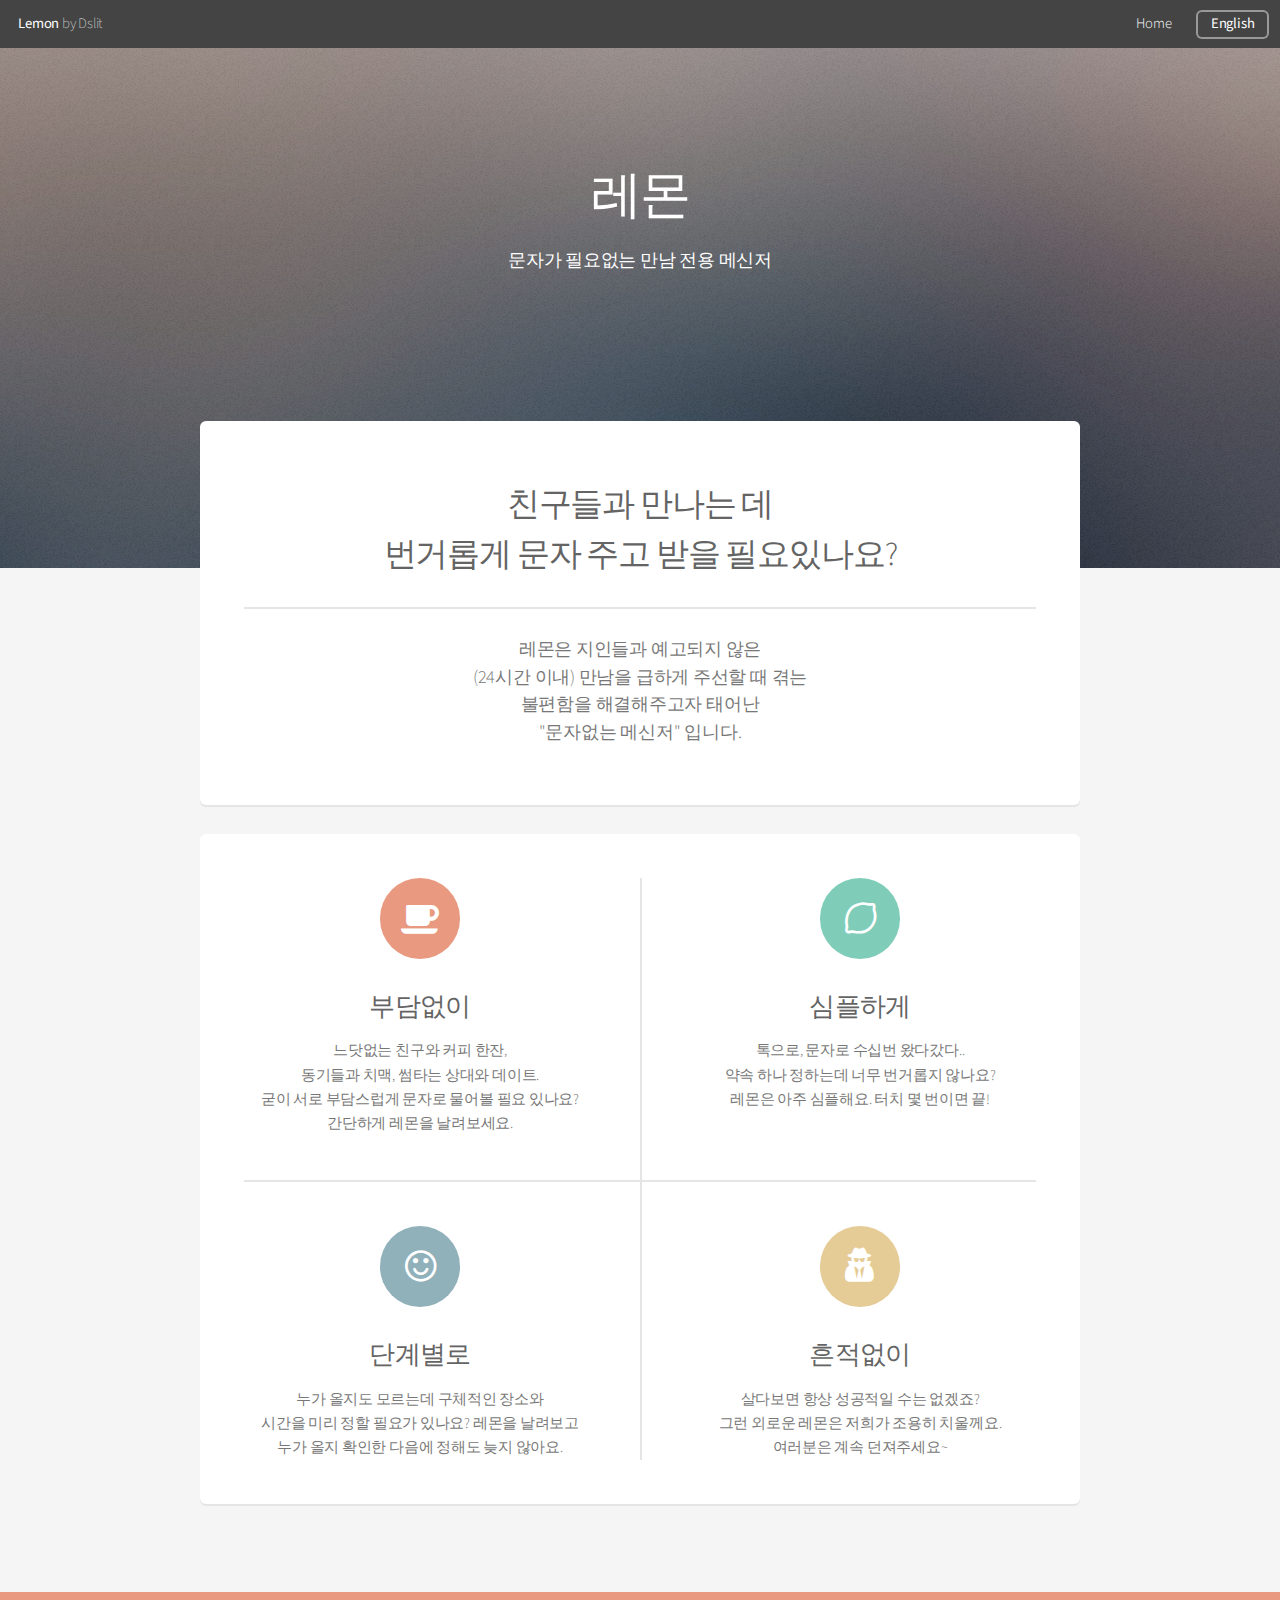
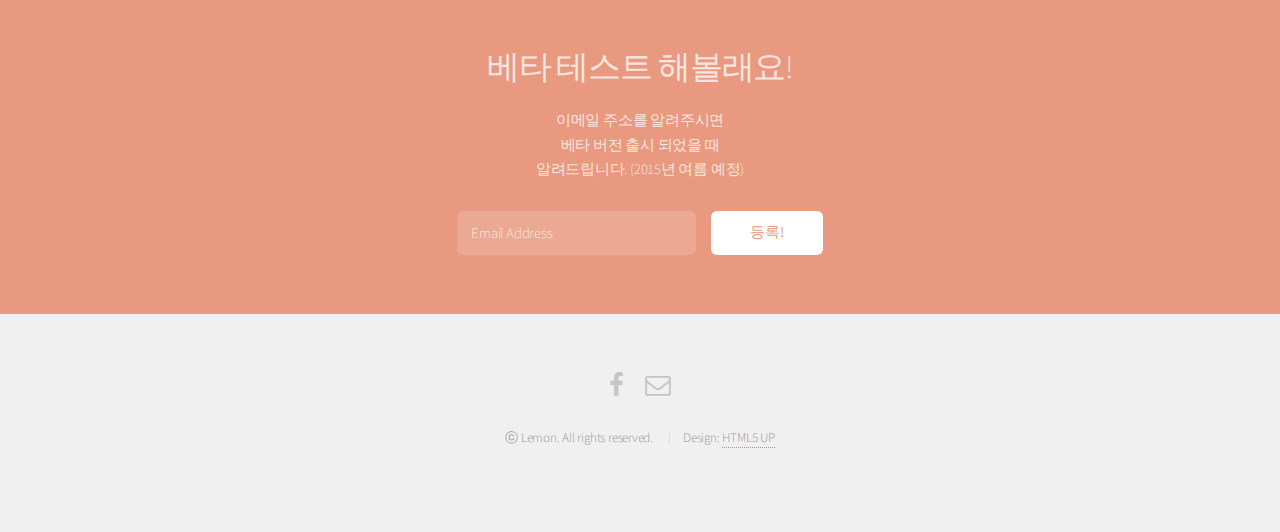
==== index.html @ f1da75e6 "error fixed" ====
<html>
<head>
		<title>"Lemon tonight?"</title>
		<meta charset="utf-8">
		<meta name="viewport" content="width=device-width, initial-scale=1">
		<!--[if lte IE 8]><script src="assets/js/ie/html5shiv.js"></script><![endif]-->
		<link rel="stylesheet" href="assets/css/main.css">
		<!--[if lte IE 8]><link rel="stylesheet" href="assets/css/ie8.css" /><![endif]-->
	<style type="text/css"></style>

<script>
  (function(i,s,o,g,r,a,m){i['GoogleAnalyticsObject']=r;i[r]=i[r]||function(){
  (i[r].q=i[r].q||[]).push(arguments)},i[r].l=1*new Date();a=s.createElement(o),
  m=s.getElementsByTagName(o)[0];a.async=1;a.src=g;m.parentNode.insertBefore(a,m)
  })(window,document,'script','//www.google-analytics.com/analytics.js','ga');

  ga('create', 'UA-64072345-1', 'auto');
  ga('send', 'pageview');
<<<<<<< HEAD
</script>

<script type="text/javascript">var switchTo5x=true;</script>
<script type="text/javascript" src="https://w.sharethis.com/button/buttons.js"></script>
<script type="text/javascript" src="https://s.sharethis.com/loader.js"></script>

=======

</script>
>>>>>>> origin/gh-pages
</head>
	<body class="landing">
		<div id="page-wrapper">

			<!-- Header -->
				<header id="header" class="reveal">
					<h1><a href="index.html">Lemon</a> by Dslit</h1>
					<nav id="nav">
						<ul>
							<li style="white-space: nowrap;"><a href="index.html">Home</a></li>
							
							<li style="white-space: nowrap;"><a href="index_eng.html" class="button">English</a></li>
						</ul>
					</nav>
				</header>

			<!-- Banner -->
				<section id="banner">
					<h2>레몬</h2>
					<p>문자가 필요없는 만남 전용 메신저</p>
					<ul class="actions">
						
						
					</ul>
				</section>

			<!-- Main -->
				<section id="main" class="container">

					<section class="box special">
						<header class="major">
							<h2>친구들과 만나는 데
							<br>
							번거롭게 문자 주고 받을 필요있나요?
							</h2>
							<p>레몬은 지인들과 예고되지 않은<br>
							(24시간 이내) 만남을 급하게 주선할 때 겪는<br>
              불편함을 해결해주고자 태어난<br>
              "문자없는 메신저" 입니다.</p>
						</header>
						
					</section>

					<section class="box special features">
						<div class="features-row">
							<section>
								<span class="icon major fa-coffee accent2"></span>
								<h3>부담없이</h3>
								<p>느닷없는 친구와 커피 한잔,<br>
								동기들과 치맥, 썸타는 상대와 데이트.<br>
								굳이 서로 부담스럽게 문자로 물어볼 필요 있나요?<br>
								간단하게 레몬을 날려보세요. </p>
							</section>
							<section>
								<span class="icon major fa-lemon-o accent3"></span>
								<h3>심플하게</h3>
								<p>톡으로, 문자로 수십번 왔다갔다..<br> 
								약속 하나 정하는데 너무 번거롭지 않나요?<br> 
								레몬은 아주 심플해요. 터치 몇 번이면 끝!</p>
							</section>
						</div>
						<div class="features-row">
							<section>
								<span class="icon major fa-smile-o accent4"></span>
								<h3>단계별로</h3>
								<p>누가 올지도 모르는데 구체적인 장소와<br>
								시간을 미리 정할 필요가 있나요? 레몬을 날려보고<br> 
								누가 올지 확인한 다음에 정해도 늦지 않아요.</p>
							</section>
							<section>
								<span class="icon major fa-user-secret accent5"></span>
								<h3>흔적없이</h3>
								<p>살다보면 항상 성공적일 수는 없겠죠?<br>
								그런 외로운 레몬은 저희가 조용히 치울께요.<br>
								여러분은 계속 던져주세요~</p>
							</section>
						</div>
					</section>

					

				</section>

			<!-- CTA -->
				<section id="cta">

					<h2>베타 테스트 해볼래요!</h2>
					<p>이메일 주소를 알려주시면<br>
					베타 버전 출시 되었을 때<br>
					알려드립니다. (2015년 여름 예정)</p>

					<form action="https://lemon2night.us11.list-manage.com/subscribe/post?u=7e5d1c8158952356a60e38b4f&amp;id=b416f92451" method="post" id="mc-embedded-subscribe-form" name="mc-embedded-subscribe-form" class="validate" target="_blank" novalidate="">
						<div class="row uniform 50%">
							<div class="8u 12u(mobilep)">
								<input type="email" name="EMAIL" id="email" placeholder="Email Address">
							</div>
							<div class="4u 12u(mobilep)">
								<input type="submit" value="등록!" class="fit">
							</div>
														<!-- real people should not fill this in and expect good things - do not remove this or risk form bot signups-->
    							<div style="position: absolute; left: -5000px;"><input type="text" name="b_7e5d1c8158952356a60e38b4f_b416f92451" tabindex="-1" value=""></div>

						</div>
					</form>

				</section>

			<!-- Footer -->
				<footer id="footer">
					<ul class="icons">
						
						<li><a href="https://www.facebook.com/lemon2night" class="icon fa-facebook"><span class="label">Facebook</span></a></li>
						<li><a href="contact@lemon2night" class="icon fa-envelope-o"><span class="label">Email</span></a></li>
												
					</ul>
					<ul class="copyright">
						<li>ⓒ Lemon. All rights reserved.</li>
						<li>Design: <a href="http://html5up.net">HTML5 UP</a></li>
					</ul>
				</footer>

		</div>

		<!-- Scripts -->
			<script src="assets/js/jquery.min.js"></script>
			<script src="assets/js/jquery.dropotron.min.js"></script>
			<script src="assets/js/jquery.scrollgress.min.js"></script>
			<script src="assets/js/skel.min.js"></script>
			<script src="assets/js/util.js"></script>
			<!--[if lte IE 8]><script src="assets/js/ie/respond.min.js"></script><![endif]-->
			<script src="assets/js/main.js"></script>
			
			<script type="text/javascript">stLight.options({publisher: "338207a8-82fa-4fc7-86c0-528bacbee77d", doNotHash: false, doNotCopy: false, hashAddressBar: false});</script>
			<script>
			var options={ "publisher": "338207a8-82fa-4fc7-86c0-528bacbee77d", "position": "left", "ad": { "visible": false, "openDelay": 5, "closeDelay": 0}, "chicklets": { "items": ["facebook", "googleplus", "twitter", "linkedin"]}};
			var st_hover_widget = new sharethis.widgets.hoverbuttons(options);
			</script>

	
<ul class="dropotron level-0" style="-webkit-user-select: none; display: none; position: absolute; z-index: 1000;">
									<li style="white-space: nowrap;"><a href="generic.html" style="display: block;">Generic</a></li>
									<li style="white-space: nowrap;"><a href="contact.html" style="display: block;">Contact</a></li>
									<li style="white-space: nowrap;"><a href="elements.html" style="display: block;">Elements</a></li>
									<li class="opener" style="-webkit-user-select: none; cursor: pointer; white-space: nowrap;">
										<a href="#" style="display: block;">Submenu</a>
										<ul style="-webkit-user-select: none; display: none; position: absolute; z-index: 1001;" class="dropotron level-1">
											<li style="white-space: nowrap;"><a href="#" style="display: block;">Option One</a></li>
											<li style="white-space: nowrap;"><a href="#" style="display: block;">Option Two</a></li>
											<li style="white-space: nowrap;"><a href="#" style="display: block;">Option Three</a></li>
											<li style="white-space: nowrap;"><a href="#" style="display: block;">Option Four</a></li>
										</ul>
									</li>
								</ul><div id="navButton"><a href="#navPanel" class="toggle"></a></div><div id="navPanel"><nav><a class="link depth-0" href="index.html" style="-webkit-tap-highlight-color: rgba(0, 0, 0, 0);"><span class="indent-0"></span>Home</a><a class="link depth-0" href="#" style="-webkit-tap-highlight-color: rgba(0, 0, 0, 0);"><span class="indent-0"></span>Layouts</a><a class="link depth-1" href="generic.html" style="-webkit-tap-highlight-color: rgba(0, 0, 0, 0);"><span class="indent-1"></span>Generic</a><a class="link depth-1" href="contact.html" style="-webkit-tap-highlight-color: rgba(0, 0, 0, 0);"><span class="indent-1"></span>Contact</a><a class="link depth-1" href="elements.html" style="-webkit-tap-highlight-color: rgba(0, 0, 0, 0);"><span class="indent-1"></span>Elements</a><a class="link depth-1" href="#" style="-webkit-tap-highlight-color: rgba(0, 0, 0, 0);"><span class="indent-1"></span>Submenu</a><a class="link depth-2" href="#" style="-webkit-tap-highlight-color: rgba(0, 0, 0, 0);"><span class="indent-2"></span>Option One</a><a class="link depth-2" href="#" style="-webkit-tap-highlight-color: rgba(0, 0, 0, 0);"><span class="indent-2"></span>Option Two</a><a class="link depth-2" href="#" style="-webkit-tap-highlight-color: rgba(0, 0, 0, 0);"><span class="indent-2"></span>Option Three</a><a class="link depth-2" href="#" style="-webkit-tap-highlight-color: rgba(0, 0, 0, 0);"><span class="indent-2"></span>Option Four</a><a class="link depth-0" href="#" style="-webkit-tap-highlight-color: rgba(0, 0, 0, 0);"><span class="indent-0"></span>Sign Up</a></nav></div><ul class="dropotron level-0" style="-webkit-user-select: none; display: none; position: absolute; z-index: 1000;">
									<li style="white-space: nowrap;"><a href="generic.html" style="display: block;">Generic</a></li>
									<li style="white-space: nowrap;"><a href="contact.html" style="display: block;">Contact</a></li>
									<li style="white-space: nowrap;"><a href="elements.html" style="display: block;">Elements</a></li>
									<li class="opener" style="-webkit-user-select: none; cursor: pointer; white-space: nowrap;">
										<a href="#" style="display: block;">Submenu</a>
										<ul style="-webkit-user-select: none; display: none; position: absolute; z-index: 1001;" class="dropotron level-1">
											<li style="white-space: nowrap;"><a href="#" style="display: block;">Option One</a></li>
											<li style="white-space: nowrap;"><a href="#" style="display: block;">Option Two</a></li>
											<li style="white-space: nowrap;"><a href="#" style="display: block;">Option Three</a></li>
											<li style="white-space: nowrap;"><a href="#" style="display: block;">Option Four</a></li>
										</ul>
									</li>
								</ul><div id="navButton"><a href="#navPanel" class="toggle"></a></div><div id="navPanel"><nav><a class="link depth-0" href="index.html" style="-webkit-tap-highlight-color: rgba(0, 0, 0, 0);"><span class="indent-0"></span>Home</a><a class="link depth-0" href="#" style="-webkit-tap-highlight-color: rgba(0, 0, 0, 0);"><span class="indent-0"></span>Layouts</a><a class="link depth-1" href="generic.html" style="-webkit-tap-highlight-color: rgba(0, 0, 0, 0);"><span class="indent-1"></span>Generic</a><a class="link depth-1" href="contact.html" style="-webkit-tap-highlight-color: rgba(0, 0, 0, 0);"><span class="indent-1"></span>Contact</a><a class="link depth-1" href="elements.html" style="-webkit-tap-highlight-color: rgba(0, 0, 0, 0);"><span class="indent-1"></span>Elements</a><a class="link depth-1" href="#" style="-webkit-tap-highlight-color: rgba(0, 0, 0, 0);"><span class="indent-1"></span>Submenu</a><a class="link depth-2" href="#" style="-webkit-tap-highlight-color: rgba(0, 0, 0, 0);"><span class="indent-2"></span>Option One</a><a class="link depth-2" href="#" style="-webkit-tap-highlight-color: rgba(0, 0, 0, 0);"><span class="indent-2"></span>Option Two</a><a class="link depth-2" href="#" style="-webkit-tap-highlight-color: rgba(0, 0, 0, 0);"><span class="indent-2"></span>Option Three</a><a class="link depth-2" href="#" style="-webkit-tap-highlight-color: rgba(0, 0, 0, 0);"><span class="indent-2"></span>Option Four</a><a class="link depth-0" href="#" style="-webkit-tap-highlight-color: rgba(0, 0, 0, 0);"><span class="indent-0"></span>Sign Up</a></nav></div><ul class="dropotron level-0 right" style="-webkit-user-select: none; position: absolute; z-index: 1000; left: 1062.65625px; top: 2332px; opacity: 1; display: none;">
									<li style="white-space: nowrap;"><a href="generic.html" style="display: block;">Generic</a></li>
									<li style="white-space: nowrap;"><a href="contact.html" style="display: block;">Contact</a></li>
									<li style="white-space: nowrap;"><a href="elements.html" style="display: block;">Elements</a></li>
									<li class="opener" style="-webkit-user-select: none; cursor: pointer; white-space: nowrap;">
										<a href="#" style="display: block;">Submenu</a>
										<ul style="-webkit-user-select: none; display: none; position: absolute; z-index: 1001;" class="dropotron level-1">
											<li style="white-space: nowrap;"><a href="#" style="display: block;">Option One</a></li>
											<li style="white-space: nowrap;"><a href="#" style="display: block;">Option Two</a></li>
											<li style="white-space: nowrap;"><a href="#" style="display: block;">Option Three</a></li>
											<li style="white-space: nowrap;"><a href="#" style="display: block;">Option Four</a></li>
										</ul>
									</li>
								</ul><div id="navButton"><a href="#navPanel" class="toggle"></a></div><div id="navPanel"><nav><a class="link depth-0" href="index.html" style="-webkit-tap-highlight-color: rgba(0, 0, 0, 0);"><span class="indent-0"></span>Home</a><a class="link depth-0" href="#" style="-webkit-tap-highlight-color: rgba(0, 0, 0, 0);"><span class="indent-0"></span>Layouts</a><a class="link depth-1" href="generic.html" style="-webkit-tap-highlight-color: rgba(0, 0, 0, 0);"><span class="indent-1"></span>Generic</a><a class="link depth-1" href="contact.html" style="-webkit-tap-highlight-color: rgba(0, 0, 0, 0);"><span class="indent-1"></span>Contact</a><a class="link depth-1" href="elements.html" style="-webkit-tap-highlight-color: rgba(0, 0, 0, 0);"><span class="indent-1"></span>Elements</a><a class="link depth-1" href="#" style="-webkit-tap-highlight-color: rgba(0, 0, 0, 0);"><span class="indent-1"></span>Submenu</a><a class="link depth-2" href="#" style="-webkit-tap-highlight-color: rgba(0, 0, 0, 0);"><span class="indent-2"></span>Option One</a><a class="link depth-2" href="#" style="-webkit-tap-highlight-color: rgba(0, 0, 0, 0);"><span class="indent-2"></span>Option Two</a><a class="link depth-2" href="#" style="-webkit-tap-highlight-color: rgba(0, 0, 0, 0);"><span class="indent-2"></span>Option Three</a><a class="link depth-2" href="#" style="-webkit-tap-highlight-color: rgba(0, 0, 0, 0);"><span class="indent-2"></span>Option Four</a><a class="link depth-0" href="#" style="-webkit-tap-highlight-color: rgba(0, 0, 0, 0);"><span class="indent-0"></span>Sign Up</a></nav></div><div id="navButton"><a href="#navPanel" class="toggle"></a></div><div id="navPanel"><nav><a class="link depth-0" href="index.html" style="-webkit-tap-highlight-color: rgba(0, 0, 0, 0);"><span class="indent-0"></span>Home</a><a class="link depth-0" href="#" style="-webkit-tap-highlight-color: rgba(0, 0, 0, 0);"><span class="indent-0"></span>한국어</a></nav></div><div id="navButton"><a href="#navPanel" class="toggle"></a></div><div id="navPanel"><nav><a class="link depth-0" href="LemonLanding.html" style="-webkit-tap-highlight-color: rgba(0, 0, 0, 0);"><span class="indent-0"></span>Home</a><a class="link depth-0" href="#" style="-webkit-tap-highlight-color: rgba(0, 0, 0, 0);"><span class="indent-0"></span>한국어</a></nav></div>
<div id="navButton"><a href="#navPanel" class="toggle"></a></div><div id="navPanel"><nav><a class="link depth-0" href="LemonLanding.html" style="-webkit-tap-highlight-color: rgba(0, 0, 0, 0);"><span class="indent-0"></span>Home</a><a class="link depth-0" href="#" style="-webkit-tap-highlight-color: rgba(0, 0, 0, 0);"><span class="indent-0"></span>한국어</a></nav></div>
<div id="navButton"><a href="#navPanel" class="toggle"></a></div><div id="navPanel"><nav><a class="link depth-0" href="LemonLanding.html" style="-webkit-tap-highlight-color: rgba(0, 0, 0, 0);"><span class="indent-0"></span>Home</a><a class="link depth-0" href="#" style="-webkit-tap-highlight-color: rgba(0, 0, 0, 0);"><span class="indent-0"></span>English</a></nav></div>




</body></html>
---- assets/css/main.css ----
@import url("font-awesome.min.css");
@import url("http://fonts.googleapis.com/css?family=Source+Sans+Pro:300,400,300italic,400italic");

/*
	Alpha by HTML5 UP
	html5up.net | @n33co
	Free for personal and commercial use under the CCA 3.0 license (html5up.net/license)
*/

/* Reset */

	html, body, div, span, applet, object, iframe, h1, h2, h3, h4, h5, h6, p, blockquote, pre, a, abbr, acronym, address, big, cite, code, del, dfn, em, img, ins, kbd, q, s, samp, small, strike, strong, sub, sup, tt, var, b, u, i, center, dl, dt, dd, ol, ul, li, fieldset, form, label, legend, table, caption, tbody, tfoot, thead, tr, th, td, article, aside, canvas, details, embed, figure, figcaption, footer, header, hgroup, menu, nav, output, ruby, section, summary, time, mark, audio, video {
		margin: 0;
		padding: 0;
		border: 0;
		font-size: 100%;
		font: inherit;
		vertical-align: baseline;
	}

	article, aside, details, figcaption, figure, footer, header, hgroup, menu, nav, section {
		display: block;
	}

	body {
		line-height: 1;
	}

	ol, ul {
		list-style: none;
	}

	blockquote, q {
		quotes: none;
	}

	blockquote:before, blockquote:after, q:before, q:after {
		content: '';
		content: none;
	}

	table {
		border-collapse: collapse;
		border-spacing: 0;
	}

	body {
		-webkit-text-size-adjust: none;
	}

/* Box Model */

	*, *:before, *:after {
		-moz-box-sizing: border-box;
		-webkit-box-sizing: border-box;
		box-sizing: border-box;
	}

/* Containers */

	.container {
		margin-left: auto;
		margin-right: auto;
	}

	.container.\31 25\25 {
		width: 100%;
		max-width: 75em;
		min-width: 60em;
	}

	.container.\37 5\25 {
		width: 45em;
	}

	.container.\35 0\25 {
		width: 30em;
	}

	.container.\32 5\25 {
		width: 15em;
	}

	.container {
		width: 60em;
	}

	@media screen and (max-width: 1680px) {

		.container.\31 25\25 {
			width: 100%;
			max-width: 75em;
			min-width: 60em;
		}

		.container.\37 5\25 {
			width: 45em;
		}

		.container.\35 0\25 {
			width: 30em;
		}

		.container.\32 5\25 {
			width: 15em;
		}

		.container {
			width: 60em;
		}

	}

	@media screen and (max-width: 1280px) {

		.container.\31 25\25 {
			width: 100%;
			max-width: 75em;
			min-width: 60em;
		}

		.container.\37 5\25 {
			width: 45em;
		}

		.container.\35 0\25 {
			width: 30em;
		}

		.container.\32 5\25 {
			width: 15em;
		}

		.container {
			width: 60em;
		}

	}

	@media screen and (max-width: 980px) {

		.container.\31 25\25 {
			width: 100%;
			max-width: 112.5%;
			min-width: 90%;
		}

		.container.\37 5\25 {
			width: 67.5%;
		}

		.container.\35 0\25 {
			width: 45%;
		}

		.container.\32 5\25 {
			width: 22.5%;
		}

		.container {
			width: 90%;
		}

	}

	@media screen and (max-width: 840px) {

		.container.\31 25\25 {
			width: 100%;
			max-width: 112.5%;
			min-width: 90%;
		}

		.container.\37 5\25 {
			width: 67.5%;
		}

		.container.\35 0\25 {
			width: 45%;
		}

		.container.\32 5\25 {
			width: 22.5%;
		}

		.container {
			width: 90% !important;
		}

	}

	@media screen and (max-width: 736px) {

		.container.\31 25\25 {
			width: 100%;
			max-width: 125%;
			min-width: 100%;
		}

		.container.\37 5\25 {
			width: 75%;
		}

		.container.\35 0\25 {
			width: 50%;
		}

		.container.\32 5\25 {
			width: 25%;
		}

		.container {
			width: 100% !important;
		}

	}

	@media screen and (max-width: 480px) {

		.container.\31 25\25 {
			width: 100%;
			max-width: 125%;
			min-width: 100%;
		}

		.container.\37 5\25 {
			width: 75%;
		}

		.container.\35 0\25 {
			width: 50%;
		}

		.container.\32 5\25 {
			width: 25%;
		}

		.container {
			width: 100% !important;
		}

	}

/* Grid */

	.row {
		border-bottom: solid 1px transparent;
		-moz-box-sizing: border-box;
		-webkit-box-sizing: border-box;
		box-sizing: border-box;
	}

	.row > * {
		float: left;
		-moz-box-sizing: border-box;
		-webkit-box-sizing: border-box;
		box-sizing: border-box;
	}

	.row:after, .row:before {
		content: '';
		display: block;
		clear: both;
		height: 0;
	}

	.row.uniform > * > :first-child {
		margin-top: 0;
	}

	.row.uniform > * > :last-child {
		margin-bottom: 0;
	}

	.row.\30 \25 > * {
		padding: 0 0 0 0em;
	}

	.row.\30 \25 {
		margin: 0 0 -1px 0em;
	}

	.row.uniform.\30 \25 > * {
		padding: 0em 0 0 0em;
	}

	.row.uniform.\30 \25 {
		margin: 0em 0 -1px 0em;
	}

	.row > * {
		padding: 0 0 0 2em;
	}

	.row {
		margin: 0 0 -1px -2em;
	}

	.row.uniform > * {
		padding: 2em 0 0 2em;
	}

	.row.uniform {
		margin: -2em 0 -1px -2em;
	}

	.row.\32 00\25 > * {
		padding: 0 0 0 4em;
	}

	.row.\32 00\25 {
		margin: 0 0 -1px -4em;
	}

	.row.uniform.\32 00\25 > * {
		padding: 4em 0 0 4em;
	}

	.row.uniform.\32 00\25 {
		margin: -4em 0 -1px -4em;
	}

	.row.\31 50\25 > * {
		padding: 0 0 0 3em;
	}

	.row.\31 50\25 {
		margin: 0 0 -1px -3em;
	}

	.row.uniform.\31 50\25 > * {
		padding: 3em 0 0 3em;
	}

	.row.uniform.\31 50\25 {
		margin: -3em 0 -1px -3em;
	}

	.row.\35 0\25 > * {
		padding: 0 0 0 1em;
	}

	.row.\35 0\25 {
		margin: 0 0 -1px -1em;
	}

	.row.uniform.\35 0\25 > * {
		padding: 1em 0 0 1em;
	}

	.row.uniform.\35 0\25 {
		margin: -1em 0 -1px -1em;
	}

	.row.\32 5\25 > * {
		padding: 0 0 0 0.5em;
	}

	.row.\32 5\25 {
		margin: 0 0 -1px -0.5em;
	}

	.row.uniform.\32 5\25 > * {
		padding: 0.5em 0 0 0.5em;
	}

	.row.uniform.\32 5\25 {
		margin: -0.5em 0 -1px -0.5em;
	}

	.\31 2u, .\31 2u\24 {
		width: 100%;
		clear: none;
		margin-left: 0;
	}

	.\31 1u, .\31 1u\24 {
		width: 91.6666666667%;
		clear: none;
		margin-left: 0;
	}

	.\31 0u, .\31 0u\24 {
		width: 83.3333333333%;
		clear: none;
		margin-left: 0;
	}

	.\39 u, .\39 u\24 {
		width: 75%;
		clear: none;
		margin-left: 0;
	}

	.\38 u, .\38 u\24 {
		width: 66.6666666667%;
		clear: none;
		margin-left: 0;
	}

	.\37 u, .\37 u\24 {
		width: 58.3333333333%;
		clear: none;
		margin-left: 0;
	}

	.\36 u, .\36 u\24 {
		width: 50%;
		clear: none;
		margin-left: 0;
	}

	.\35 u, .\35 u\24 {
		width: 41.6666666667%;
		clear: none;
		margin-left: 0;
	}

	.\34 u, .\34 u\24 {
		width: 33.3333333333%;
		clear: none;
		margin-left: 0;
	}

	.\33 u, .\33 u\24 {
		width: 25%;
		clear: none;
		margin-left: 0;
	}

	.\32 u, .\32 u\24 {
		width: 16.6666666667%;
		clear: none;
		margin-left: 0;
	}

	.\31 u, .\31 u\24 {
		width: 8.3333333333%;
		clear: none;
		margin-left: 0;
	}

	.\31 2u\24 + *,
	.\31 1u\24 + *,
	.\31 0u\24 + *,
	.\39 u\24 + *,
	.\38 u\24 + *,
	.\37 u\24 + *,
	.\36 u\24 + *,
	.\35 u\24 + *,
	.\34 u\24 + *,
	.\33 u\24 + *,
	.\32 u\24 + *,
	.\31 u\24 + * {
		clear: left;
	}

	.\-11u {
		margin-left: 91.66667%;
	}

	.\-10u {
		margin-left: 83.33333%;
	}

	.\-9u {
		margin-left: 75%;
	}

	.\-8u {
		margin-left: 66.66667%;
	}

	.\-7u {
		margin-left: 58.33333%;
	}

	.\-6u {
		margin-left: 50%;
	}

	.\-5u {
		margin-left: 41.66667%;
	}

	.\-4u {
		margin-left: 33.33333%;
	}

	.\-3u {
		margin-left: 25%;
	}

	.\-2u {
		margin-left: 16.66667%;
	}

	.\-1u {
		margin-left: 8.33333%;
	}

	@media screen and (max-width: 1680px) {

		.row > * {
			padding: 0 0 0 2em;
		}

		.row {
			margin: 0 0 -1px -2em;
		}

		.row.uniform > * {
			padding: 2em 0 0 2em;
		}

		.row.uniform {
			margin: -2em 0 -1px -2em;
		}

		.row.\32 00\25 > * {
			padding: 0 0 0 4em;
		}

		.row.\32 00\25 {
			margin: 0 0 -1px -4em;
		}

		.row.uniform.\32 00\25 > * {
			padding: 4em 0 0 4em;
		}

		.row.uniform.\32 00\25 {
			margin: -4em 0 -1px -4em;
		}

		.row.\31 50\25 > * {
			padding: 0 0 0 3em;
		}

		.row.\31 50\25 {
			margin: 0 0 -1px -3em;
		}

		.row.uniform.\31 50\25 > * {
			padding: 3em 0 0 3em;
		}

		.row.uniform.\31 50\25 {
			margin: -3em 0 -1px -3em;
		}

		.row.\35 0\25 > * {
			padding: 0 0 0 1em;
		}

		.row.\35 0\25 {
			margin: 0 0 -1px -1em;
		}

		.row.uniform.\35 0\25 > * {
			padding: 1em 0 0 1em;
		}

		.row.uniform.\35 0\25 {
			margin: -1em 0 -1px -1em;
		}

		.row.\32 5\25 > * {
			padding: 0 0 0 0.5em;
		}

		.row.\32 5\25 {
			margin: 0 0 -1px -0.5em;
		}

		.row.uniform.\32 5\25 > * {
			padding: 0.5em 0 0 0.5em;
		}

		.row.uniform.\32 5\25 {
			margin: -0.5em 0 -1px -0.5em;
		}

		.\31 2u\28wide\29, .\31 2u\24\28wide\29 {
			width: 100%;
			clear: none;
			margin-left: 0;
		}

		.\31 1u\28wide\29, .\31 1u\24\28wide\29 {
			width: 91.6666666667%;
			clear: none;
			margin-left: 0;
		}

		.\31 0u\28wide\29, .\31 0u\24\28wide\29 {
			width: 83.3333333333%;
			clear: none;
			margin-left: 0;
		}

		.\39 u\28wide\29, .\39 u\24\28wide\29 {
			width: 75%;
			clear: none;
			margin-left: 0;
		}

		.\38 u\28wide\29, .\38 u\24\28wide\29 {
			width: 66.6666666667%;
			clear: none;
			margin-left: 0;
		}

		.\37 u\28wide\29, .\37 u\24\28wide\29 {
			width: 58.3333333333%;
			clear: none;
			margin-left: 0;
		}

		.\36 u\28wide\29, .\36 u\24\28wide\29 {
			width: 50%;
			clear: none;
			margin-left: 0;
		}

		.\35 u\28wide\29, .\35 u\24\28wide\29 {
			width: 41.6666666667%;
			clear: none;
			margin-left: 0;
		}

		.\34 u\28wide\29, .\34 u\24\28wide\29 {
			width: 33.3333333333%;
			clear: none;
			margin-left: 0;
		}

		.\33 u\28wide\29, .\33 u\24\28wide\29 {
			width: 25%;
			clear: none;
			margin-left: 0;
		}

		.\32 u\28wide\29, .\32 u\24\28wide\29 {
			width: 16.6666666667%;
			clear: none;
			margin-left: 0;
		}

		.\31 u\28wide\29, .\31 u\24\28wide\29 {
			width: 8.3333333333%;
			clear: none;
			margin-left: 0;
		}

		.\31 2u\24\28wide\29 + *,
		.\31 1u\24\28wide\29 + *,
		.\31 0u\24\28wide\29 + *,
		.\39 u\24\28wide\29 + *,
		.\38 u\24\28wide\29 + *,
		.\37 u\24\28wide\29 + *,
		.\36 u\24\28wide\29 + *,
		.\35 u\24\28wide\29 + *,
		.\34 u\24\28wide\29 + *,
		.\33 u\24\28wide\29 + *,
		.\32 u\24\28wide\29 + *,
		.\31 u\24\28wide\29 + * {
			clear: left;
		}

		.\-11u\28wide\29 {
			margin-left: 91.66667%;
		}

		.\-10u\28wide\29 {
			margin-left: 83.33333%;
		}

		.\-9u\28wide\29 {
			margin-left: 75%;
		}

		.\-8u\28wide\29 {
			margin-left: 66.66667%;
		}

		.\-7u\28wide\29 {
			margin-left: 58.33333%;
		}

		.\-6u\28wide\29 {
			margin-left: 50%;
		}

		.\-5u\28wide\29 {
			margin-left: 41.66667%;
		}

		.\-4u\28wide\29 {
			margin-left: 33.33333%;
		}

		.\-3u\28wide\29 {
			margin-left: 25%;
		}

		.\-2u\28wide\29 {
			margin-left: 16.66667%;
		}

		.\-1u\28wide\29 {
			margin-left: 8.33333%;
		}

	}

	@media screen and (max-width: 1280px) {

		.row > * {
			padding: 0 0 0 2em;
		}

		.row {
			margin: 0 0 -1px -2em;
		}

		.row.uniform > * {
			padding: 2em 0 0 2em;
		}

		.row.uniform {
			margin: -2em 0 -1px -2em;
		}

		.row.\32 00\25 > * {
			padding: 0 0 0 4em;
		}

		.row.\32 00\25 {
			margin: 0 0 -1px -4em;
		}

		.row.uniform.\32 00\25 > * {
			padding: 4em 0 0 4em;
		}

		.row.uniform.\32 00\25 {
			margin: -4em 0 -1px -4em;
		}

		.row.\31 50\25 > * {
			padding: 0 0 0 3em;
		}

		.row.\31 50\25 {
			margin: 0 0 -1px -3em;
		}

		.row.uniform.\31 50\25 > * {
			padding: 3em 0 0 3em;
		}

		.row.uniform.\31 50\25 {
			margin: -3em 0 -1px -3em;
		}

		.row.\35 0\25 > * {
			padding: 0 0 0 1em;
		}

		.row.\35 0\25 {
			margin: 0 0 -1px -1em;
		}

		.row.uniform.\35 0\25 > * {
			padding: 1em 0 0 1em;
		}

		.row.uniform.\35 0\25 {
			margin: -1em 0 -1px -1em;
		}

		.row.\32 5\25 > * {
			padding: 0 0 0 0.5em;
		}

		.row.\32 5\25 {
			margin: 0 0 -1px -0.5em;
		}

		.row.uniform.\32 5\25 > * {
			padding: 0.5em 0 0 0.5em;
		}

		.row.uniform.\32 5\25 {
			margin: -0.5em 0 -1px -0.5em;
		}

		.\31 2u\28normal\29, .\31 2u\24\28normal\29 {
			width: 100%;
			clear: none;
			margin-left: 0;
		}

		.\31 1u\28normal\29, .\31 1u\24\28normal\29 {
			width: 91.6666666667%;
			clear: none;
			margin-left: 0;
		}

		.\31 0u\28normal\29, .\31 0u\24\28normal\29 {
			width: 83.3333333333%;
			clear: none;
			margin-left: 0;
		}

		.\39 u\28normal\29, .\39 u\24\28normal\29 {
			width: 75%;
			clear: none;
			margin-left: 0;
		}

		.\38 u\28normal\29, .\38 u\24\28normal\29 {
			width: 66.6666666667%;
			clear: none;
			margin-left: 0;
		}

		.\37 u\28normal\29, .\37 u\24\28normal\29 {
			width: 58.3333333333%;
			clear: none;
			margin-left: 0;
		}

		.\36 u\28normal\29, .\36 u\24\28normal\29 {
			width: 50%;
			clear: none;
			margin-left: 0;
		}

		.\35 u\28normal\29, .\35 u\24\28normal\29 {
			width: 41.6666666667%;
			clear: none;
			margin-left: 0;
		}

		.\34 u\28normal\29, .\34 u\24\28normal\29 {
			width: 33.3333333333%;
			clear: none;
			margin-left: 0;
		}

		.\33 u\28normal\29, .\33 u\24\28normal\29 {
			width: 25%;
			clear: none;
			margin-left: 0;
		}

		.\32 u\28normal\29, .\32 u\24\28normal\29 {
			width: 16.6666666667%;
			clear: none;
			margin-left: 0;
		}

		.\31 u\28normal\29, .\31 u\24\28normal\29 {
			width: 8.3333333333%;
			clear: none;
			margin-left: 0;
		}

		.\31 2u\24\28normal\29 + *,
		.\31 1u\24\28normal\29 + *,
		.\31 0u\24\28normal\29 + *,
		.\39 u\24\28normal\29 + *,
		.\38 u\24\28normal\29 + *,
		.\37 u\24\28normal\29 + *,
		.\36 u\24\28normal\29 + *,
		.\35 u\24\28normal\29 + *,
		.\34 u\24\28normal\29 + *,
		.\33 u\24\28normal\29 + *,
		.\32 u\24\28normal\29 + *,
		.\31 u\24\28normal\29 + * {
			clear: left;
		}

		.\-11u\28normal\29 {
			margin-left: 91.66667%;
		}

		.\-10u\28normal\29 {
			margin-left: 83.33333%;
		}

		.\-9u\28normal\29 {
			margin-left: 75%;
		}

		.\-8u\28normal\29 {
			margin-left: 66.66667%;
		}

		.\-7u\28normal\29 {
			margin-left: 58.33333%;
		}

		.\-6u\28normal\29 {
			margin-left: 50%;
		}

		.\-5u\28normal\29 {
			margin-left: 41.66667%;
		}

		.\-4u\28normal\29 {
			margin-left: 33.33333%;
		}

		.\-3u\28normal\29 {
			margin-left: 25%;
		}

		.\-2u\28normal\29 {
			margin-left: 16.66667%;
		}

		.\-1u\28normal\29 {
			margin-left: 8.33333%;
		}

	}

	@media screen and (max-width: 980px) {

		.row > * {
			padding: 0 0 0 2em;
		}

		.row {
			margin: 0 0 -1px -2em;
		}

		.row.uniform > * {
			padding: 2em 0 0 2em;
		}

		.row.uniform {
			margin: -2em 0 -1px -2em;
		}

		.row.\32 00\25 > * {
			padding: 0 0 0 4em;
		}

		.row.\32 00\25 {
			margin: 0 0 -1px -4em;
		}

		.row.uniform.\32 00\25 > * {
			padding: 4em 0 0 4em;
		}

		.row.uniform.\32 00\25 {
			margin: -4em 0 -1px -4em;
		}

		.row.\31 50\25 > * {
			padding: 0 0 0 3em;
		}

		.row.\31 50\25 {
			margin: 0 0 -1px -3em;
		}

		.row.uniform.\31 50\25 > * {
			padding: 3em 0 0 3em;
		}

		.row.uniform.\31 50\25 {
			margin: -3em 0 -1px -3em;
		}

		.row.\35 0\25 > * {
			padding: 0 0 0 1em;
		}

		.row.\35 0\25 {
			margin: 0 0 -1px -1em;
		}

		.row.uniform.\35 0\25 > * {
			padding: 1em 0 0 1em;
		}

		.row.uniform.\35 0\25 {
			margin: -1em 0 -1px -1em;
		}

		.row.\32 5\25 > * {
			padding: 0 0 0 0.5em;
		}

		.row.\32 5\25 {
			margin: 0 0 -1px -0.5em;
		}

		.row.uniform.\32 5\25 > * {
			padding: 0.5em 0 0 0.5em;
		}

		.row.uniform.\32 5\25 {
			margin: -0.5em 0 -1px -0.5em;
		}

		.\31 2u\28narrow\29, .\31 2u\24\28narrow\29 {
			width: 100%;
			clear: none;
			margin-left: 0;
		}

		.\31 1u\28narrow\29, .\31 1u\24\28narrow\29 {
			width: 91.6666666667%;
			clear: none;
			margin-left: 0;
		}

		.\31 0u\28narrow\29, .\31 0u\24\28narrow\29 {
			width: 83.3333333333%;
			clear: none;
			margin-left: 0;
		}

		.\39 u\28narrow\29, .\39 u\24\28narrow\29 {
			width: 75%;
			clear: none;
			margin-left: 0;
		}

		.\38 u\28narrow\29, .\38 u\24\28narrow\29 {
			width: 66.6666666667%;
			clear: none;
			margin-left: 0;
		}

		.\37 u\28narrow\29, .\37 u\24\28narrow\29 {
			width: 58.3333333333%;
			clear: none;
			margin-left: 0;
		}

		.\36 u\28narrow\29, .\36 u\24\28narrow\29 {
			width: 50%;
			clear: none;
			margin-left: 0;
		}

		.\35 u\28narrow\29, .\35 u\24\28narrow\29 {
			width: 41.6666666667%;
			clear: none;
			margin-left: 0;
		}

		.\34 u\28narrow\29, .\34 u\24\28narrow\29 {
			width: 33.3333333333%;
			clear: none;
			margin-left: 0;
		}

		.\33 u\28narrow\29, .\33 u\24\28narrow\29 {
			width: 25%;
			clear: none;
			margin-left: 0;
		}

		.\32 u\28narrow\29, .\32 u\24\28narrow\29 {
			width: 16.6666666667%;
			clear: none;
			margin-left: 0;
		}

		.\31 u\28narrow\29, .\31 u\24\28narrow\29 {
			width: 8.3333333333%;
			clear: none;
			margin-left: 0;
		}

		.\31 2u\24\28narrow\29 + *,
		.\31 1u\24\28narrow\29 + *,
		.\31 0u\24\28narrow\29 + *,
		.\39 u\24\28narrow\29 + *,
		.\38 u\24\28narrow\29 + *,
		.\37 u\24\28narrow\29 + *,
		.\36 u\24\28narrow\29 + *,
		.\35 u\24\28narrow\29 + *,
		.\34 u\24\28narrow\29 + *,
		.\33 u\24\28narrow\29 + *,
		.\32 u\24\28narrow\29 + *,
		.\31 u\24\28narrow\29 + * {
			clear: left;
		}

		.\-11u\28narrow\29 {
			margin-left: 91.66667%;
		}

		.\-10u\28narrow\29 {
			margin-left: 83.33333%;
		}

		.\-9u\28narrow\29 {
			margin-left: 75%;
		}

		.\-8u\28narrow\29 {
			margin-left: 66.66667%;
		}

		.\-7u\28narrow\29 {
			margin-left: 58.33333%;
		}

		.\-6u\28narrow\29 {
			margin-left: 50%;
		}

		.\-5u\28narrow\29 {
			margin-left: 41.66667%;
		}

		.\-4u\28narrow\29 {
			margin-left: 33.33333%;
		}

		.\-3u\28narrow\29 {
			margin-left: 25%;
		}

		.\-2u\28narrow\29 {
			margin-left: 16.66667%;
		}

		.\-1u\28narrow\29 {
			margin-left: 8.33333%;
		}

	}

	@media screen and (max-width: 840px) {

		.row > * {
			padding: 0 0 0 2em;
		}

		.row {
			margin: 0 0 -1px -2em;
		}

		.row.uniform > * {
			padding: 2em 0 0 2em;
		}

		.row.uniform {
			margin: -2em 0 -1px -2em;
		}

		.row.\32 00\25 > * {
			padding: 0 0 0 4em;
		}

		.row.\32 00\25 {
			margin: 0 0 -1px -4em;
		}

		.row.uniform.\32 00\25 > * {
			padding: 4em 0 0 4em;
		}

		.row.uniform.\32 00\25 {
			margin: -4em 0 -1px -4em;
		}

		.row.\31 50\25 > * {
			padding: 0 0 0 3em;
		}

		.row.\31 50\25 {
			margin: 0 0 -1px -3em;
		}

		.row.uniform.\31 50\25 > * {
			padding: 3em 0 0 3em;
		}

		.row.uniform.\31 50\25 {
			margin: -3em 0 -1px -3em;
		}

		.row.\35 0\25 > * {
			padding: 0 0 0 1em;
		}

		.row.\35 0\25 {
			margin: 0 0 -1px -1em;
		}

		.row.uniform.\35 0\25 > * {
			padding: 1em 0 0 1em;
		}

		.row.uniform.\35 0\25 {
			margin: -1em 0 -1px -1em;
		}

		.row.\32 5\25 > * {
			padding: 0 0 0 0.5em;
		}

		.row.\32 5\25 {
			margin: 0 0 -1px -0.5em;
		}

		.row.uniform.\32 5\25 > * {
			padding: 0.5em 0 0 0.5em;
		}

		.row.uniform.\32 5\25 {
			margin: -0.5em 0 -1px -0.5em;
		}

		.\31 2u\28narrower\29, .\31 2u\24\28narrower\29 {
			width: 100%;
			clear: none;
			margin-left: 0;
		}

		.\31 1u\28narrower\29, .\31 1u\24\28narrower\29 {
			width: 91.6666666667%;
			clear: none;
			margin-left: 0;
		}

		.\31 0u\28narrower\29, .\31 0u\24\28narrower\29 {
			width: 83.3333333333%;
			clear: none;
			margin-left: 0;
		}

		.\39 u\28narrower\29, .\39 u\24\28narrower\29 {
			width: 75%;
			clear: none;
			margin-left: 0;
		}

		.\38 u\28narrower\29, .\38 u\24\28narrower\29 {
			width: 66.6666666667%;
			clear: none;
			margin-left: 0;
		}

		.\37 u\28narrower\29, .\37 u\24\28narrower\29 {
			width: 58.3333333333%;
			clear: none;
			margin-left: 0;
		}

		.\36 u\28narrower\29, .\36 u\24\28narrower\29 {
			width: 50%;
			clear: none;
			margin-left: 0;
		}

		.\35 u\28narrower\29, .\35 u\24\28narrower\29 {
			width: 41.6666666667%;
			clear: none;
			margin-left: 0;
		}

		.\34 u\28narrower\29, .\34 u\24\28narrower\29 {
			width: 33.3333333333%;
			clear: none;
			margin-left: 0;
		}

		.\33 u\28narrower\29, .\33 u\24\28narrower\29 {
			width: 25%;
			clear: none;
			margin-left: 0;
		}

		.\32 u\28narrower\29, .\32 u\24\28narrower\29 {
			width: 16.6666666667%;
			clear: none;
			margin-left: 0;
		}

		.\31 u\28narrower\29, .\31 u\24\28narrower\29 {
			width: 8.3333333333%;
			clear: none;
			margin-left: 0;
		}

		.\31 2u\24\28narrower\29 + *,
		.\31 1u\24\28narrower\29 + *,
		.\31 0u\24\28narrower\29 + *,
		.\39 u\24\28narrower\29 + *,
		.\38 u\24\28narrower\29 + *,
		.\37 u\24\28narrower\29 + *,
		.\36 u\24\28narrower\29 + *,
		.\35 u\24\28narrower\29 + *,
		.\34 u\24\28narrower\29 + *,
		.\33 u\24\28narrower\29 + *,
		.\32 u\24\28narrower\29 + *,
		.\31 u\24\28narrower\29 + * {
			clear: left;
		}

		.\-11u\28narrower\29 {
			margin-left: 91.66667%;
		}

		.\-10u\28narrower\29 {
			margin-left: 83.33333%;
		}

		.\-9u\28narrower\29 {
			margin-left: 75%;
		}

		.\-8u\28narrower\29 {
			margin-left: 66.66667%;
		}

		.\-7u\28narrower\29 {
			margin-left: 58.33333%;
		}

		.\-6u\28narrower\29 {
			margin-left: 50%;
		}

		.\-5u\28narrower\29 {
			margin-left: 41.66667%;
		}

		.\-4u\28narrower\29 {
			margin-left: 33.33333%;
		}

		.\-3u\28narrower\29 {
			margin-left: 25%;
		}

		.\-2u\28narrower\29 {
			margin-left: 16.66667%;
		}

		.\-1u\28narrower\29 {
			margin-left: 8.33333%;
		}

	}

	@media screen and (max-width: 736px) {

		.row > * {
			padding: 0 0 0 2em;
		}

		.row {
			margin: 0 0 -1px -2em;
		}

		.row.uniform > * {
			padding: 2em 0 0 2em;
		}

		.row.uniform {
			margin: -2em 0 -1px -2em;
		}

		.row.\32 00\25 > * {
			padding: 0 0 0 4em;
		}

		.row.\32 00\25 {
			margin: 0 0 -1px -4em;
		}

		.row.uniform.\32 00\25 > * {
			padding: 4em 0 0 4em;
		}

		.row.uniform.\32 00\25 {
			margin: -4em 0 -1px -4em;
		}

		.row.\31 50\25 > * {
			padding: 0 0 0 3em;
		}

		.row.\31 50\25 {
			margin: 0 0 -1px -3em;
		}

		.row.uniform.\31 50\25 > * {
			padding: 3em 0 0 3em;
		}

		.row.uniform.\31 50\25 {
			margin: -3em 0 -1px -3em;
		}

		.row.\35 0\25 > * {
			padding: 0 0 0 1em;
		}

		.row.\35 0\25 {
			margin: 0 0 -1px -1em;
		}

		.row.uniform.\35 0\25 > * {
			padding: 1em 0 0 1em;
		}

		.row.uniform.\35 0\25 {
			margin: -1em 0 -1px -1em;
		}

		.row.\32 5\25 > * {
			padding: 0 0 0 0.5em;
		}

		.row.\32 5\25 {
			margin: 0 0 -1px -0.5em;
		}

		.row.uniform.\32 5\25 > * {
			padding: 0.5em 0 0 0.5em;
		}

		.row.uniform.\32 5\25 {
			margin: -0.5em 0 -1px -0.5em;
		}

		.\31 2u\28mobile\29, .\31 2u\24\28mobile\29 {
			width: 100%;
			clear: none;
			margin-left: 0;
		}

		.\31 1u\28mobile\29, .\31 1u\24\28mobile\29 {
			width: 91.6666666667%;
			clear: none;
			margin-left: 0;
		}

		.\31 0u\28mobile\29, .\31 0u\24\28mobile\29 {
			width: 83.3333333333%;
			clear: none;
			margin-left: 0;
		}

		.\39 u\28mobile\29, .\39 u\24\28mobile\29 {
			width: 75%;
			clear: none;
			margin-left: 0;
		}

		.\38 u\28mobile\29, .\38 u\24\28mobile\29 {
			width: 66.6666666667%;
			clear: none;
			margin-left: 0;
		}

		.\37 u\28mobile\29, .\37 u\24\28mobile\29 {
			width: 58.3333333333%;
			clear: none;
			margin-left: 0;
		}

		.\36 u\28mobile\29, .\36 u\24\28mobile\29 {
			width: 50%;
			clear: none;
			margin-left: 0;
		}

		.\35 u\28mobile\29, .\35 u\24\28mobile\29 {
			width: 41.6666666667%;
			clear: none;
			margin-left: 0;
		}

		.\34 u\28mobile\29, .\34 u\24\28mobile\29 {
			width: 33.3333333333%;
			clear: none;
			margin-left: 0;
		}

		.\33 u\28mobile\29, .\33 u\24\28mobile\29 {
			width: 25%;
			clear: none;
			margin-left: 0;
		}

		.\32 u\28mobile\29, .\32 u\24\28mobile\29 {
			width: 16.6666666667%;
			clear: none;
			margin-left: 0;
		}

		.\31 u\28mobile\29, .\31 u\24\28mobile\29 {
			width: 8.3333333333%;
			clear: none;
			margin-left: 0;
		}

		.\31 2u\24\28mobile\29 + *,
		.\31 1u\24\28mobile\29 + *,
		.\31 0u\24\28mobile\29 + *,
		.\39 u\24\28mobile\29 + *,
		.\38 u\24\28mobile\29 + *,
		.\37 u\24\28mobile\29 + *,
		.\36 u\24\28mobile\29 + *,
		.\35 u\24\28mobile\29 + *,
		.\34 u\24\28mobile\29 + *,
		.\33 u\24\28mobile\29 + *,
		.\32 u\24\28mobile\29 + *,
		.\31 u\24\28mobile\29 + * {
			clear: left;
		}

		.\-11u\28mobile\29 {
			margin-left: 91.66667%;
		}

		.\-10u\28mobile\29 {
			margin-left: 83.33333%;
		}

		.\-9u\28mobile\29 {
			margin-left: 75%;
		}

		.\-8u\28mobile\29 {
			margin-left: 66.66667%;
		}

		.\-7u\28mobile\29 {
			margin-left: 58.33333%;
		}

		.\-6u\28mobile\29 {
			margin-left: 50%;
		}

		.\-5u\28mobile\29 {
			margin-left: 41.66667%;
		}

		.\-4u\28mobile\29 {
			margin-left: 33.33333%;
		}

		.\-3u\28mobile\29 {
			margin-left: 25%;
		}

		.\-2u\28mobile\29 {
			margin-left: 16.66667%;
		}

		.\-1u\28mobile\29 {
			margin-left: 8.33333%;
		}

	}

	@media screen and (max-width: 480px) {

		.row > * {
			padding: 0 0 0 2em;
		}

		.row {
			margin: 0 0 -1px -2em;
		}

		.row.uniform > * {
			padding: 2em 0 0 2em;
		}

		.row.uniform {
			margin: -2em 0 -1px -2em;
		}

		.row.\32 00\25 > * {
			padding: 0 0 0 4em;
		}

		.row.\32 00\25 {
			margin: 0 0 -1px -4em;
		}

		.row.uniform.\32 00\25 > * {
			padding: 4em 0 0 4em;
		}

		.row.uniform.\32 00\25 {
			margin: -4em 0 -1px -4em;
		}

		.row.\31 50\25 > * {
			padding: 0 0 0 3em;
		}

		.row.\31 50\25 {
			margin: 0 0 -1px -3em;
		}

		.row.uniform.\31 50\25 > * {
			padding: 3em 0 0 3em;
		}

		.row.uniform.\31 50\25 {
			margin: -3em 0 -1px -3em;
		}

		.row.\35 0\25 > * {
			padding: 0 0 0 1em;
		}

		.row.\35 0\25 {
			margin: 0 0 -1px -1em;
		}

		.row.uniform.\35 0\25 > * {
			padding: 1em 0 0 1em;
		}

		.row.uniform.\35 0\25 {
			margin: -1em 0 -1px -1em;
		}

		.row.\32 5\25 > * {
			padding: 0 0 0 0.5em;
		}

		.row.\32 5\25 {
			margin: 0 0 -1px -0.5em;
		}

		.row.uniform.\32 5\25 > * {
			padding: 0.5em 0 0 0.5em;
		}

		.row.uniform.\32 5\25 {
			margin: -0.5em 0 -1px -0.5em;
		}

		.\31 2u\28mobilep\29, .\31 2u\24\28mobilep\29 {
			width: 100%;
			clear: none;
			margin-left: 0;
		}

		.\31 1u\28mobilep\29, .\31 1u\24\28mobilep\29 {
			width: 91.6666666667%;
			clear: none;
			margin-left: 0;
		}

		.\31 0u\28mobilep\29, .\31 0u\24\28mobilep\29 {
			width: 83.3333333333%;
			clear: none;
			margin-left: 0;
		}

		.\39 u\28mobilep\29, .\39 u\24\28mobilep\29 {
			width: 75%;
			clear: none;
			margin-left: 0;
		}

		.\38 u\28mobilep\29, .\38 u\24\28mobilep\29 {
			width: 66.6666666667%;
			clear: none;
			margin-left: 0;
		}

		.\37 u\28mobilep\29, .\37 u\24\28mobilep\29 {
			width: 58.3333333333%;
			clear: none;
			margin-left: 0;
		}

		.\36 u\28mobilep\29, .\36 u\24\28mobilep\29 {
			width: 50%;
			clear: none;
			margin-left: 0;
		}

		.\35 u\28mobilep\29, .\35 u\24\28mobilep\29 {
			width: 41.6666666667%;
			clear: none;
			margin-left: 0;
		}

		.\34 u\28mobilep\29, .\34 u\24\28mobilep\29 {
			width: 33.3333333333%;
			clear: none;
			margin-left: 0;
		}

		.\33 u\28mobilep\29, .\33 u\24\28mobilep\29 {
			width: 25%;
			clear: none;
			margin-left: 0;
		}

		.\32 u\28mobilep\29, .\32 u\24\28mobilep\29 {
			width: 16.6666666667%;
			clear: none;
			margin-left: 0;
		}

		.\31 u\28mobilep\29, .\31 u\24\28mobilep\29 {
			width: 8.3333333333%;
			clear: none;
			margin-left: 0;
		}

		.\31 2u\24\28mobilep\29 + *,
		.\31 1u\24\28mobilep\29 + *,
		.\31 0u\24\28mobilep\29 + *,
		.\39 u\24\28mobilep\29 + *,
		.\38 u\24\28mobilep\29 + *,
		.\37 u\24\28mobilep\29 + *,
		.\36 u\24\28mobilep\29 + *,
		.\35 u\24\28mobilep\29 + *,
		.\34 u\24\28mobilep\29 + *,
		.\33 u\24\28mobilep\29 + *,
		.\32 u\24\28mobilep\29 + *,
		.\31 u\24\28mobilep\29 + * {
			clear: left;
		}

		.\-11u\28mobilep\29 {
			margin-left: 91.66667%;
		}

		.\-10u\28mobilep\29 {
			margin-left: 83.33333%;
		}

		.\-9u\28mobilep\29 {
			margin-left: 75%;
		}

		.\-8u\28mobilep\29 {
			margin-left: 66.66667%;
		}

		.\-7u\28mobilep\29 {
			margin-left: 58.33333%;
		}

		.\-6u\28mobilep\29 {
			margin-left: 50%;
		}

		.\-5u\28mobilep\29 {
			margin-left: 41.66667%;
		}

		.\-4u\28mobilep\29 {
			margin-left: 33.33333%;
		}

		.\-3u\28mobilep\29 {
			margin-left: 25%;
		}

		.\-2u\28mobilep\29 {
			margin-left: 16.66667%;
		}

		.\-1u\28mobilep\29 {
			margin-left: 8.33333%;
		}

	}

/* Basic */

	body {
		background: #f5f5f5;
	}

	body, input, select, textarea {
		color: #777;
		font-family: "Source Sans Pro", sans-serif;
		font-size: 16pt;
		font-weight: 300;
		line-height: 1.65em;
		letter-spacing: -0.015em;
	}

	a {
		-moz-transition: color 0.2s ease-in-out, border-bottom-color 0.2s ease-in-out;
		-webkit-transition: color 0.2s ease-in-out, border-bottom-color 0.2s ease-in-out;
		-ms-transition: color 0.2s ease-in-out, border-bottom-color 0.2s ease-in-out;
		transition: color 0.2s ease-in-out, border-bottom-color 0.2s ease-in-out;
		border-bottom: dotted 1px;
		color: #e89980;
		text-decoration: none;
	}

		a:hover {
			border-bottom-color: transparent;
		}

	strong, b {
		color: #646464;
		font-weight: 400;
	}

	em, i {
		font-style: italic;
	}

	p {
		margin: 0 0 2em 0;
	}

	h1, h2, h3, h4, h5, h6 {
		color: #646464;
		font-weight: 300;
		line-height: 1em;
		margin: 0 0 0.5em 0;
	}

		h1 a, h2 a, h3 a, h4 a, h5 a, h6 a {
			color: inherit;
			text-decoration: none;
		}

	h2 {
		font-size: 2.25em;
		line-height: 1.5em;
		letter-spacing: -0.035em;
	}

	h3 {
		font-size: 1.75em;
		line-height: 1.5em;
		letter-spacing: -0.025em;
	}

	h4 {
		font-size: 1.1em;
		line-height: 1.5em;
		letter-spacing: 0;
	}

	h5 {
		font-size: 0.9em;
		line-height: 1.5em;
		letter-spacing: 0;
	}

	h6 {
		font-size: 0.7em;
		line-height: 1.5em;
		letter-spacing: 0;
	}

	sub {
		font-size: 0.8em;
		position: relative;
		top: 0.5em;
	}

	sup {
		font-size: 0.8em;
		position: relative;
		top: -0.5em;
	}

	hr {
		border: 0;
		border-bottom: solid 2px #e5e5e5;
		margin: 2em 0;
	}

		hr.major {
			margin: 3em 0;
		}

	blockquote {
		border-left: solid 4px #e5e5e5;
		font-style: italic;
		margin: 0 0 2em 0;
		padding: 0.5em 0 0.5em 2em;
	}

	pre {
		-webkit-overflow-scrolling: touch;
		background: #f8f8f8;
		border-radius: 6px;
		border: solid 1px #e5e5e5;
		font-family: monospace;
		font-size: 0.9em;
		line-height: 1.75em;
		margin: 0 0 2em 0;
		overflow-x: auto;
		padding: 1em 1.5em;
	}

	code {
		background: #f8f8f8;
		border-radius: 6px;
		border: solid 1px #e5e5e5;
		font-family: monospace;
		font-size: 0.9em;
		margin: 0 0.25em;
		padding: 0.25em 0.65em;
	}

	.align-left {
		text-align: left;
	}

	.align-center {
		text-align: center;
	}

	.align-right {
		text-align: right;
	}

/* Section/Article */

	section.special, article.special {
		text-align: center;
	}

	header p {
		color: #999;
		position: relative;
		margin: 0 0 1.5em 0;
		font-style: italic;
	}

	header h2 + p {
		font-size: 1.25em;
		margin-top: -1em;
		line-height: 1.5em;
	}

	header h3 + p {
		font-size: 1.1em;
		margin-top: -0.85em;
		line-height: 1.5em;
	}

	header h4 + p,
	header h5 + p,
	header h6 + p {
		font-size: 0.8em;
		margin-top: -0.5em;
		line-height: 1.5em;
	}

	header.major {
		padding: 1em 0;
		text-align: center;
	}

		header.major h2 {
			margin: 0;
		}

		header.major p {
			/*display: inline-block;*/
			border-top: solid 2px #e5e5e5;
			color: #777;
			margin: 1.5em 0 0 0;
			padding: 1.5em 0 0 0;
			font-style: normal;
		}

/* Form */

	form {
		margin: 0 0 2em 0;
	}

	label {
		color: #646464;
		display: block;
		font-size: 0.9em;
		font-weight: 300;
		margin: 0 0 1em 0;
	}

	input[type="text"],
	input[type="password"],
	input[type="email"],
	select,
	textarea {
		-moz-appearance: none;
		-webkit-appearance: none;
		-ms-appearance: none;
		appearance: none;
		background: #f8f8f8;
		border-radius: 6px;
		border: solid 1px #e5e5e5;
		color: inherit;
		display: block;
		outline: 0;
		padding: 0 1em;
		text-decoration: none;
		width: 100%;
	}

		input[type="text"]:invalid,
		input[type="password"]:invalid,
		input[type="email"]:invalid,
		select:invalid,
		textarea:invalid {
			box-shadow: none;
		}

		input[type="text"]:focus,
		input[type="password"]:focus,
		input[type="email"]:focus,
		select:focus,
		textarea:focus {
			border-color: #e89980;
			box-shadow: 0 0 0 2px #e89980;
		}

	.select-wrapper {
		text-decoration: none;
		display: block;
		position: relative;
	}

		.select-wrapper:before {
			-moz-osx-font-smoothing: grayscale;
			-webkit-font-smoothing: antialiased;
			font-family: FontAwesome;
			font-style: normal;
			font-weight: normal;
			text-transform: none !important;
		}

		.select-wrapper:before {
			color: #e5e5e5;
			content: '\f078';
			display: block;
			height: 3em;
			line-height: 3em;
			pointer-events: none;
			position: absolute;
			right: 0;
			text-align: center;
			top: 0;
			width: 3em;
		}

		.select-wrapper select::-ms-expand {
			display: none;
		}

	input[type="text"],
	input[type="password"],
	input[type="email"],
	select {
		height: 3em;
	}

	textarea {
		padding: 0.75em 1em;
	}

	input[type="checkbox"],
	input[type="radio"] {
		-moz-appearance: none;
		-webkit-appearance: none;
		-ms-appearance: none;
		appearance: none;
		display: block;
		float: left;
		margin-right: -2em;
		opacity: 0;
		width: 1em;
		z-index: -1;
	}

		input[type="checkbox"] + label,
		input[type="radio"] + label {
			text-decoration: none;
			color: #777;
			cursor: pointer;
			display: inline-block;
			font-size: 1em;
			font-weight: 300;
			padding-left: 2.55em;
			padding-right: 0.75em;
			position: relative;
		}

			input[type="checkbox"] + label:before,
			input[type="radio"] + label:before {
				-moz-osx-font-smoothing: grayscale;
				-webkit-font-smoothing: antialiased;
				font-family: FontAwesome;
				font-style: normal;
				font-weight: normal;
				text-transform: none !important;
			}

			input[type="checkbox"] + label:before,
			input[type="radio"] + label:before {
				background: #f8f8f8;
				border-radius: 6px;
				border: solid 1px #e5e5e5;
				content: '';
				display: inline-block;
				height: 1.8em;
				left: 0;
				line-height: 1.725em;
				position: absolute;
				text-align: center;
				top: 0;
				width: 1.8em;
			}

		input[type="checkbox"]:checked + label:before,
		input[type="radio"]:checked + label:before {
			background: #666;
			border-color: #666;
			color: #ffffff;
			content: '\f00c';
		}

		input[type="checkbox"]:focus + label:before,
		input[type="radio"]:focus + label:before {
			border-color: #e89980;
			box-shadow: 0 0 0 1px #e89980;
		}

	input[type="checkbox"] + label:before {
		border-radius: 6px;
	}

	input[type="radio"] + label:before {
		border-radius: 100%;
	}

	::-webkit-input-placeholder {
		color: #999 !important;
		opacity: 1.0;
	}

	:-moz-placeholder {
		color: #999 !important;
		opacity: 1.0;
	}

	::-moz-placeholder {
		color: #999 !important;
		opacity: 1.0;
	}

	:-ms-input-placeholder {
		color: #999 !important;
		opacity: 1.0;
	}

	.formerize-placeholder {
		color: #999 !important;
		opacity: 1.0;
	}

/* Box */

	.box {
		background: #fff;
		border-radius: 6px;
		box-shadow: 0 2px 0 0 #e5e5e5;
		margin: 0 0 2em 0;
		padding: 3em;
	}

		.box > :last-child {
			margin-bottom: 0;
		}

		.box.alt {
			background: none !important;
			border-radius: 0 !important;
			box-shadow: none !important;
			margin: 0 0 2em 0;
			padding: 0 !important;
		}

		.box.features .features-row {
			border-top: solid 2px #e5e5e5;
			position: relative;
		}

			.box.features .features-row:after {
				clear: both;
				content: '';
				display: block;
			}

			.box.features .features-row section {
				float: left;
				padding: 3em;
				width: 50%;
			}

				.box.features .features-row section :last-child {
					margin-bottom: 0;
				}

				.box.features .features-row section:nth-child(2n) {
					padding-right: 0;
				}

					.box.features .features-row section:nth-child(2n):before {
						background: #e5e5e5;
						content: '';
						display: block;
						height: 100%;
						margin-left: -3em;
						position: absolute;
						top: 0;
						width: 2px;
					}

				.box.features .features-row section:nth-child(2n-1) {
					padding-left: 0;
				}

			.box.features .features-row:first-child {
				border-top: 0;
			}

				.box.features .features-row:first-child section {
					padding-top: 0;
				}

			.box.features .features-row:last-child {
				padding-bottom: 0;
			}

				.box.features .features-row:last-child section {
					padding-bottom: 0;
				}

		.box.special {
			text-align: center;
		}

		.box .image.featured {
			border-radius: 0;
			display: block;
			margin: 3em 0 3em -3em;
			position: relative;
			width: calc(100% + 6em);
		}

			.box .image.featured img {
				border-radius: 0;
				display: block;
				width: 100%;
			}

			.box .image.featured:first-child {
				border-radius: 6px 6px 0 0;
				margin-bottom: 3em;
				margin-top: -3em;
			}

				.box .image.featured:first-child img {
					border-radius: 6px 6px 0 0;
				}

			.box .image.featured:last-child {
				border-radius: 0 0 6px 6px;
				margin-bottom: -3em;
				margin-top: 3em;
			}

				.box .image.featured:last-child img {
					border-radius: 0 0 6px 6px;
				}

/* Icon */

	.icon {
		text-decoration: none;
		border-bottom: none;
		position: relative;
	}

		.icon:before {
			-moz-osx-font-smoothing: grayscale;
			-webkit-font-smoothing: antialiased;
			font-family: FontAwesome;
			font-style: normal;
			font-weight: normal;
			text-transform: none !important;
		}

		.icon > .label {
			display: none;
		}

		.icon.major {
			background: #666;
			border-radius: 100%;
			color: #ffffff;
			cursor: default;
			display: inline-block;
			height: 5.5em;
			line-height: 5.5em;
			margin: 0 0 2em 0;
			width: 5.5em;
		}

			.icon.major:before {
				font-size: 2.5em;
			}

			.icon.major.accent1 {
				background: #666;
				color: #ffffff;
			}

			.icon.major.accent2 {
				background: #e89980;
				color: #ffffff;
			}

			.icon.major.accent3 {
				background: #7fcdb8;
				color: #ffffff;
			}

			.icon.major.accent4 {
				background: #90b0ba;
				color: #ffffff;
			}

			.icon.major.accent5 {
				background: #e5cb95;
				color: #ffffff;
			}

/* Image */

	.image {
		border-radius: 6px;
		border: 0;
		display: inline-block;
		position: relative;
	}

		.image img {
			border-radius: 6px;
			display: block;
		}

		.image.left {
			float: left;
			padding: 0 1.5em 1em 0;
			top: 0.25em;
		}

		.image.right {
			float: right;
			padding: 0 0 1em 1.5em;
			top: 0.25em;
		}

		.image.fit {
			display: block;
			margin: 0 0 2em 0;
			width: 100%;
		}

			.image.fit img {
				display: block;
				width: 100%;
			}

/* List */

	ol {
		list-style: decimal;
		margin: 0 0 2em 0;
		padding-left: 1.25em;
	}

		ol li {
			padding-left: 0.25em;
		}

	ul {
		list-style: disc;
		margin: 0 0 2em 0;
		padding-left: 1em;
	}

		ul li {
			padding-left: 0.5em;
		}

		ul.alt {
			list-style: none;
			padding-left: 0;
		}

			ul.alt li {
				border-top: solid 1px #e5e5e5;
				padding: 0.5em 0;
			}

				ul.alt li:first-child {
					border-top: 0;
					padding-top: 0;
				}

		ul.icons {
			cursor: default;
			list-style: none;
			padding-left: 0;
		}

			ul.icons li {
				display: inline-block;
				padding: 0 1.25em 0 0;
			}

				ul.icons li:last-child {
					padding-right: 0;
				}

				ul.icons li .icon {
					color: inherit;
				}

					ul.icons li .icon:before {
						font-size: 1.75em;
					}

		ul.actions {
			cursor: default;
			list-style: none;
			padding-left: 0;
		}

			ul.actions li {
				display: inline-block;
				padding: 0 1em 0 0;
				vertical-align: middle;
			}

				ul.actions li:last-child {
					padding-right: 0;
				}

			ul.actions.small li {
				padding: 0 0.5em 0 0;
			}

			ul.actions.vertical li {
				display: block;
				padding: 1em 0 0 0;
			}

				ul.actions.vertical li:first-child {
					padding-top: 0;
				}

				ul.actions.vertical li > * {
					margin-bottom: 0;
				}

			ul.actions.vertical.small li {
				padding: 0.5em 0 0 0;
			}

				ul.actions.vertical.small li:first-child {
					padding-top: 0;
				}

			ul.actions.fit {
				display: table;
				margin-left: -1em;
				padding: 0;
				table-layout: fixed;
				width: calc(100% + 1em);
			}

				ul.actions.fit li {
					display: table-cell;
					padding: 0 0 0 1em;
				}

					ul.actions.fit li > * {
						margin-bottom: 0;
					}

				ul.actions.fit.small {
					margin-left: -0.5em;
					width: calc(100% + 0.5em);
				}

					ul.actions.fit.small li {
						padding: 0 0 0 0.5em;
					}

	dl {
		margin: 0 0 2em 0;
	}

/* Table */

	.table-wrapper {
		-webkit-overflow-scrolling: touch;
		overflow-x: auto;
	}

	table {
		margin: 0 0 2em 0;
		width: 100%;
	}

		table tbody tr {
			border: solid 1px #e5e5e5;
			border-left: 0;
			border-right: 0;
		}

			table tbody tr:nth-child(2n + 1) {
				background-color: #f8f8f8;
			}

		table td {
			padding: 0.75em 0.75em;
		}

		table th {
			color: #646464;
			font-size: 0.9em;
			font-weight: 300;
			padding: 0 0.75em 0.75em 0.75em;
			text-align: left;
		}

		table thead {
			border-bottom: solid 2px #e5e5e5;
		}

		table tfoot {
			border-top: solid 2px #e5e5e5;
		}

		table.alt {
			border-collapse: separate;
		}

			table.alt tbody tr td {
				border: solid 1px #e5e5e5;
				border-left-width: 0;
				border-top-width: 0;
			}

				table.alt tbody tr td:first-child {
					border-left-width: 1px;
				}

			table.alt tbody tr:first-child td {
				border-top-width: 1px;
			}

			table.alt thead {
				border-bottom: 0;
			}

			table.alt tfoot {
				border-top: 0;
			}

/* Button */

	input[type="submit"],
	input[type="reset"],
	input[type="button"],
	.button {
		-moz-appearance: none;
		-webkit-appearance: none;
		-ms-appearance: none;
		appearance: none;
		-moz-transition: background-color 0.2s ease-in-out, color 0.2s ease-in-out;
		-webkit-transition: background-color 0.2s ease-in-out, color 0.2s ease-in-out;
		-ms-transition: background-color 0.2s ease-in-out, color 0.2s ease-in-out;
		transition: background-color 0.2s ease-in-out, color 0.2s ease-in-out;
		background-color: #666;
		border-radius: 6px;
		border: 0;
		color: #ffffff;
		cursor: pointer;
		display: inline-block;
		font-weight: 400;
		height: 3em;
		line-height: 3em;
		padding: 0 2em;
		text-align: center;
		text-decoration: none;
		white-space: nowrap;
	}

		input[type="submit"]:hover,
		input[type="reset"]:hover,
		input[type="button"]:hover,
		.button:hover {
			background-color: #737373;
		}

		input[type="submit"]:active,
		input[type="reset"]:active,
		input[type="button"]:active,
		.button:active {
			background-color: #595959;
		}

		input[type="submit"].icon,
		input[type="reset"].icon,
		input[type="button"].icon,
		.button.icon {
			padding-left: 1.35em;
		}

			input[type="submit"].icon:before,
			input[type="reset"].icon:before,
			input[type="button"].icon:before,
			.button.icon:before {
				margin-right: 0.5em;
			}

		input[type="submit"].fit,
		input[type="reset"].fit,
		input[type="button"].fit,
		.button.fit {
			display: block;
			margin: 0 0 1em 0;
			width: 100%;
		}

		input[type="submit"].small,
		input[type="reset"].small,
		input[type="button"].small,
		.button.small {
			font-size: 0.8em;
			height: 2.7em;
			line-height: 2.7em;
		}

		input[type="submit"].big,
		input[type="reset"].big,
		input[type="button"].big,
		.button.big {
			font-size: 1.25em;
			height: 2.7em;
			line-height: 2.7em;
		}

		input[type="submit"].alt,
		input[type="reset"].alt,
		input[type="button"].alt,
		.button.alt {
			background-color: transparent;
			box-shadow: inset 0 0 0 2px #e5e5e5;
			color: #777;
		}

			input[type="submit"].alt:hover,
			input[type="reset"].alt:hover,
			input[type="button"].alt:hover,
			.button.alt:hover {
				background-color: #f8f8f8;
			}

			input[type="submit"].alt:active,
			input[type="reset"].alt:active,
			input[type="button"].alt:active,
			.button.alt:active {
				background-color: #f0f0f0;
			}

			input[type="submit"].alt.icon:before,
			input[type="reset"].alt.icon:before,
			input[type="button"].alt.icon:before,
			.button.alt.icon:before {
				color: #999;
			}

		input[type="submit"].special,
		input[type="reset"].special,
		input[type="button"].special,
		.button.special {
			background-color: #e89980;
			color: #ffffff !important;
		}

			input[type="submit"].special:hover,
			input[type="reset"].special:hover,
			input[type="button"].special:hover,
			.button.special:hover {
				background-color: #ecaa96;
			}

			input[type="submit"].special:active,
			input[type="reset"].special:active,
			input[type="button"].special:active,
			.button.special:active {
				background-color: #e4886a;
			}

		input[type="submit"].disabled, input[type="submit"]:disabled,
		input[type="reset"].disabled,
		input[type="reset"]:disabled,
		input[type="button"].disabled,
		input[type="button"]:disabled,
		.button.disabled,
		.button:disabled {
			background-color: #777 !important;
			box-shadow: inset 0 -0.15em 0 0 rgba(0, 0, 0, 0.15);
			color: #f5f5f5 !important;
			cursor: default;
			opacity: 0.25;
		}

/* Header */

	#page-wrapper {
		padding-top: 3em;
	}

	body.landing #page-wrapper {
		padding-top: 0;
	}

	@-moz-keyframes reveal-header {
		0% {
			top: -5em;
		}

		100% {
			top: 0;
		}
	}

	@-webkit-keyframes reveal-header {
		0% {
			top: -5em;
		}

		100% {
			top: 0;
		}
	}

	@-ms-keyframes reveal-header {
		0% {
			top: -5em;
		}

		100% {
			top: 0;
		}
	}

	@keyframes reveal-header {
		0% {
			top: -5em;
		}

		100% {
			top: 0;
		}
	}

	#header {
		background: #444;
		color: #bbb;
		cursor: default;
		height: 3.25em;
		left: 0;
		line-height: 3.25em;
		position: fixed;
		top: 0;
		width: 100%;
		z-index: 10000;
	}

		#header h1 {
			color: inherit;
			height: inherit;
			left: 1.25em;
			line-height: inherit;
			margin: 0;
			padding: 0;
			position: absolute;
			top: 0;
		}

			#header h1 a {
				color: #fff;
				font-weight: 400;
				border: 0;
			}

		#header nav {
			height: inherit;
			line-height: inherit;
			position: absolute;
			right: 0.75em;
			top: 0;
			vertical-align: middle;
		}

			#header nav > ul {
				list-style: none;
				margin: 0;
				padding-left: 0;
			}

				#header nav > ul > li {
					display: inline-block;
					padding-left: 0;
				}

					#header nav > ul > li > ul {
						display: none;
					}

					#header nav > ul > li a {
						display: inline-block;
						height: 2em;
						line-height: 1.95em;
						padding: 0 1em;
						border-radius: 6px;
					}

					#header nav > ul > li a:not(.button) {
						color: #fff;
						display: inline-block;
						text-decoration: none;
						border: 0;
					}

						#header nav > ul > li a:not(.button).icon:before {
							color: #999;
							margin-right: 0.5em;
						}

					#header nav > ul > li:first-child {
						margin-left: 0;
					}

					#header nav > ul > li.active a:not(.button) {
						background-color: rgba(153, 153, 153, 0.25);
					}

					#header nav > ul > li .button {
						margin: 0 0 0 0.5em;
						position: relative;
					}

		#header input[type="submit"],
		#header input[type="reset"],
		#header input[type="button"],
		#header .button {
			background-color: transparent;
			box-shadow: inset 0 0 0 2px #999;
			color: #fff;
		}

			#header input[type="submit"]:hover,
			#header input[type="reset"]:hover,
			#header input[type="button"]:hover,
			#header .button:hover {
				background-color: rgba(153, 153, 153, 0.25);
			}

			#header input[type="submit"]:active,
			#header input[type="reset"]:active,
			#header input[type="button"]:active,
			#header .button:active {
				background-color: rgba(153, 153, 153, 0.5);
			}

		#header .container {
			position: relative;
		}

			#header .container h1 {
				left: 0;
			}

			#header .container nav {
				right: 0;
			}

		#header.reveal {
			-moz-animation: reveal-header 0.5s;
			-webkit-animation: reveal-header 0.5s;
			-ms-animation: reveal-header 0.5s;
			animation: reveal-header 0.5s;
		}

		#header.alt {
			-moz-animation: none;
			-webkit-animation: none;
			-ms-animation: none;
			animation: none;
			background: none;
			color: rgba(255, 255, 255, 0.75);
			position: absolute;
		}

			#header.alt nav > ul > li a:not(.button).icon:before {
				color: rgba(255, 255, 255, 0.75);
			}

			#header.alt nav > ul > li.active a:not(.button) {
				background-color: rgba(255, 255, 255, 0.2);
			}

			#header.alt input[type="submit"],
			#header.alt input[type="reset"],
			#header.alt input[type="button"],
			#header.alt .button {
				box-shadow: inset 0 0 0 2px rgba(255, 255, 255, 0.5);
			}

				#header.alt input[type="submit"]:hover,
				#header.alt input[type="reset"]:hover,
				#header.alt input[type="button"]:hover,
				#header.alt .button:hover {
					background-color: rgba(255, 255, 255, 0.1);
				}

				#header.alt input[type="submit"]:active,
				#header.alt input[type="reset"]:active,
				#header.alt input[type="button"]:active,
				#header.alt .button:active {
					background-color: rgba(255, 255, 255, 0.2);
				}

	.dropotron {
		background: #fff;
		border-radius: 6px;
		box-shadow: 0 2px 0 0 rgba(0, 0, 0, 0.065), inset 0 -1px 0 0 #fff, inset 0 0 0 1px rgba(229, 229, 229, 0.5);
		list-style: none;
		margin: calc(-0.5em + 1px) 0 0 1px;
		padding: 0.5em 0;
		width: 11em;
	}

		.dropotron li {
			padding: 0;
		}

			.dropotron li a, .dropotron li span {
				-moz-transition: none;
				-webkit-transition: none;
				-ms-transition: none;
				transition: none;
				border: 0;
				border-top: solid 1px #f2f2f2;
				color: inherit;
				display: block;
				padding: 0.15em 1em;
			}

			.dropotron li:first-child > a, .dropotron li:first-child > span {
				border-top: 0;
			}

			.dropotron li.active > a, .dropotron li.active > span, .dropotron li:hover > a, .dropotron li:hover > span {
				background: #e89980;
				color: #ffffff;
			}

		.dropotron.level-0 {
			font-size: 0.9em;
			margin: 1em 0 0 0;
		}

			.dropotron.level-0:before {
				-moz-transform: rotate(45deg);
				-webkit-transform: rotate(45deg);
				-ms-transform: rotate(45deg);
				transform: rotate(45deg);
				background: #fff;
				border: solid 1px rgba(229, 229, 229, 0.5);
				border-bottom: 0;
				border-right: 0;
				box-shadow: -0.25em -0.125em 0.125em 0 rgba(0, 0, 0, 0.015);
				content: '';
				display: block;
				height: 0.75em;
				position: absolute;
				right: 1.25em;
				top: -0.375em;
				width: 0.75em;
				z-index: 0;
			}

/* Banner */

	#banner {
		background-attachment: scroll,							fixed;
		background-color: #666;
		background-image: url("images/overlay.png"), url("../../images/banner.jpg");
		background-position: top left,						center center;
		background-repeat: repeat,							no-repeat;
		background-size: auto,							cover;
		color: #fff;
		padding: 12em 0 20em 0;
		text-align: center;
	}

		#banner :last-child {
			margin-bottom: 0;
		}

		#banner h2, #banner h3, #banner h4, #banner h5, #banner h6 {
			color: #fff;
		}

		#banner h2 {
			font-size: 3.5em;
			line-height: 1em;
			margin: 0 0 0.5em 0;
			padding: 0;
		}

		#banner p {
			font-size: 1.25em;
			margin-bottom: 1.75em;
		}

		#banner input[type="submit"],
		#banner input[type="reset"],
		#banner input[type="button"],
		#banner .button {
			background-color: transparent;
			box-shadow: inset 0 0 0 2px rgba(255, 255, 255, 0.5);
			color: #fff;
			min-width: 12em;
		}

			#banner input[type="submit"]:hover,
			#banner input[type="reset"]:hover,
			#banner input[type="button"]:hover,
			#banner .button:hover {
				background-color: rgba(255, 255, 255, 0.1);
			}

			#banner input[type="submit"]:active,
			#banner input[type="reset"]:active,
			#banner input[type="button"]:active,
			#banner .button:active {
				background-color: rgba(255, 255, 255, 0.2);
			}

			#banner input[type="submit"].special,
			#banner input[type="reset"].special,
			#banner input[type="button"].special,
			#banner .button.special {
				background: #fff;
				color: #666 !important;
			}

/* Main */

	#main {
		padding: 4em 0;
	}

		#main > header {
			text-align: center;
			margin: 0 0 3em 0;
		}

			#main > header h2 {
				font-size: 2.75em;
				margin: 0;
			}

			#main > header p {
				border-top: solid 2px #e5e5e5;
				color: #777;
				display: inline-block;
				font-style: normal;
				margin: 1em 0 0 0;
				padding: 1em 0 1.25em 0;
			}

	body.landing #main {
		margin-top: -14em;
	}

/* Footer */

	#footer {
		background: #f0f0f0;
		padding: 4em 0 6em 0;
		text-align: center;
	}

		#footer .icons a {
			-moz-transition: opacity 0.2s ease-in-out;
			-webkit-transition: opacity 0.2s ease-in-out;
			-ms-transition: opacity 0.2s ease-in-out;
			transition: opacity 0.2s ease-in-out;
			opacity: 0.35;
		}

			#footer .icons a:hover {
				opacity: 0.75;
			}

		#footer .copyright {
			color: #999;
			font-size: 0.9em;
			line-height: 1em;
			margin: 2em 0 0 0;
			padding: 0;
			text-align: center;
		}

			#footer .copyright a {
				color: inherit;
			}

			#footer .copyright li {
				border-left: solid 1px #dddddd;
				display: inline-block;
				list-style: none;
				margin-left: 1em;
				padding-left: 1em;
			}

				#footer .copyright li:first-child {
					border-left: 0;
					margin-left: 0;
					padding-left: 0;
				}

/* CTA */

	#cta {
		background: #e89980;
		color: #f9e5df;
		padding: 3.5em 0 4em 0;
		text-align: center;
	}

		#cta h2, #cta h3, #cta h4, #cta h5, #cta h6 {
			color: inherit;
		}

		#cta form {
			margin: 0 auto;
			max-width: 100%;
			width: 25em;
		}

		#cta input[type="submit"],
		#cta input[type="reset"],
		#cta input[type="button"],
		#cta .button {
			box-shadow: none;
			background: #fff;
			color: #e89980;
		}

		#cta input[type="text"],
		#cta input[type="password"],
		#cta input[type="email"],
		#cta select,
		#cta textarea {
			color: #ffffff;
			background: rgba(255, 255, 255, 0.15);
			border: 0;
		}

			#cta input[type="text"]:focus,
			#cta input[type="password"]:focus,
			#cta input[type="email"]:focus,
			#cta select:focus,
			#cta textarea:focus {
				box-shadow: inset 0 0 0 2px #fff;
			}

		#cta ::-webkit-input-placeholder {
			color: rgba(255, 255, 255, 0.75) !important;
		}

		#cta :-moz-placeholder {
			color: rgba(255, 255, 255, 0.75) !important;
		}

		#cta ::-moz-placeholder {
			color: rgba(255, 255, 255, 0.75) !important;
		}

		#cta :-ms-input-placeholder {
			color: rgba(255, 255, 255, 0.75) !important;
		}

		#cta .formerize-placeholder {
			color: rgba(255, 255, 255, 0.75) !important;
		}

/* Wide */

	@media screen and (max-width: 1680px) {

		/* Basic */

			body, input, select, textarea {
				font-size: 13pt;
			}

		/* Banner */

			#banner {
				padding: 10em 0 18em 0;
			}

	}

/* Normal */

	@media screen and (max-width: 1280px) {

		/* Basic */

			body, input, select, textarea {
				font-size: 11pt;
			}

		/* Header */

			.dropotron.level-0 {
				font-size: 1em;
			}

		/* Banner */

			#banner {
				background-attachment: scroll;
			}

				#banner h2 {
					font-size: 3.5em;
				}

	}

/* Narrow */

	@media screen and (max-width: 980px) {

		/* Basic */

			body, input, select, textarea {
				font-size: 11pt;
			}

	}

/* Narrower */

	#navPanel, #navButton {
		display: none;
	}

	@media screen and (max-width: 840px) {

		/* Basic */

			html, body {
				overflow-x: hidden;
			}

			body, input, select, textarea {
				font-size: 11pt;
			}

			h2 br, h3 br, h4 br, h5 br, h6 br {
				display: none;
			}

		/* Section/Article */

			header br {
				/*display: none;*/
			}

			header.major {
				padding: 0 4em;
			}

		/* Box */

			.box {
				padding: 3em 2em;
			}

				.box.features > section {
					padding: 3em 2em;
				}

				.box .image.featured {
					margin-left: -2em;
					width: calc(100% + 4em);
				}

					.box .image.featured:first-child {
						margin-bottom: 3em;
						margin-top: -3em;
					}

					.box .image.featured:last-child {
						margin-bottom: -3em;
						margin-top: 3em;
					}

		/* Header */

			#page-wrapper {
				padding-top: 0;
			}

			#header {
				display: none;
			}

		/* Banner */

		/* Off-Canvas Navigation */

			#page-wrapper {
				-moz-backface-visibility: hidden;
				-webkit-backface-visibility: hidden;
				-ms-backface-visibility: hidden;
				backface-visibility: hidden;
				-moz-transition: -moz-transform 0.5s ease;
				-webkit-transition: -webkit-transform 0.5s ease;
				-ms-transition: -ms-transform 0.5s ease;
				transition: transform 0.5s ease;
				padding-bottom: 1px;
			}

			#navButton {
				-moz-backface-visibility: hidden;
				-webkit-backface-visibility: hidden;
				-ms-backface-visibility: hidden;
				backface-visibility: hidden;
				-moz-transition: -moz-transform 0.5s ease;
				-webkit-transition: -webkit-transform 0.5s ease;
				-ms-transition: -ms-transform 0.5s ease;
				transition: transform 0.5s ease;
				display: block;
				height: 44px;
				left: 0;
				position: fixed;
				top: 0;
				width: 100%;
				z-index: 10001;
			}

				#navButton .toggle {
					text-decoration: none;
					height: 100%;
					left: 0;
					position: absolute;
					top: 0;
					width: 100%;
					border: 0;
					outline: 0;
				}

					#navButton .toggle:before {
						-moz-osx-font-smoothing: grayscale;
						-webkit-font-smoothing: antialiased;
						font-family: FontAwesome;
						font-style: normal;
						font-weight: normal;
						text-transform: none !important;
					}

					#navButton .toggle:before {
						background: rgba(192, 192, 192, 0.75);
						border-radius: 6px;
						color: #fff;
						content: '\f0c9';
						display: block;
						font-size: 16px;
						height: 2.25em;
						left: 0.5em;
						line-height: 2.25em;
						position: absolute;
						text-align: center;
						top: 0.5em;
						width: 3.5em;
					}

			#navPanel {
				-moz-backface-visibility: hidden;
				-webkit-backface-visibility: hidden;
				-ms-backface-visibility: hidden;
				backface-visibility: hidden;
				-moz-transform: translateX(-275px);
				-webkit-transform: translateX(-275px);
				-ms-transform: translateX(-275px);
				transform: translateX(-275px);
				-moz-transition: -moz-transform 0.5s ease;
				-webkit-transition: -webkit-transform 0.5s ease;
				-ms-transition: -ms-transform 0.5s ease;
				transition: transform 0.5s ease;
				display: block;
				height: 100%;
				left: 0;
				overflow-y: auto;
				position: fixed;
				top: 0;
				width: 275px;
				z-index: 10002;
				background: #2b2b2b;
				color: #bbb;
			}

				#navPanel .link {
					border-bottom: 0;
					border-top: solid 1px rgba(255, 255, 255, 0.05);
					color: #bbb;
					display: block;
					height: 44px;
					line-height: 44px;
					padding: 0 1em 0 1em;
					text-decoration: none;
				}

					#navPanel .link:first-child {
						border-top: 0;
					}

					#navPanel .link.depth-0 {
						color: #fff;
					}

					#navPanel .link .indent-1 {
						display: inline-block;
						width: 1em;
					}

					#navPanel .link .indent-2 {
						display: inline-block;
						width: 2em;
					}

					#navPanel .link .indent-3 {
						display: inline-block;
						width: 3em;
					}

					#navPanel .link .indent-4 {
						display: inline-block;
						width: 4em;
					}

					#navPanel .link .indent-5 {
						display: inline-block;
						width: 5em;
					}

			body.navPanel-visible #page-wrapper {
				-moz-transform: translateX(275px);
				-webkit-transform: translateX(275px);
				-ms-transform: translateX(275px);
				transform: translateX(275px);
			}

			body.navPanel-visible #navButton {
				-moz-transform: translateX(275px);
				-webkit-transform: translateX(275px);
				-ms-transform: translateX(275px);
				transform: translateX(275px);
			}

			body.navPanel-visible #navPanel {
				-moz-transform: translateX(0);
				-webkit-transform: translateX(0);
				-ms-transform: translateX(0);
				transform: translateX(0);
			}

	}

/* Mobile */

	@media screen and (max-width: 736px) {

		/* Basic */

			body, input, select, textarea {
				font-size: 11pt;
			}

			h2 {
				font-size: 1.75em;
				line-height: 1.35em;
				letter-spacing: -0.025em;
			}

			h3 {
				font-size: 1.5em;
			}

			h4 {
				font-size: 1em;
			}

		/* Section/Article */

			header.major {
				padding: 1em;
			}

				header.major h2, header.major p {
					padding-left: 0.5em;
					padding-right: 0.5em;
				}

		/* Box */

			.box {
				margin: 1em;
				overflow-x: hidden;
				padding: 2em 2em !important;
			}

				.box.features .features-row {
					border-top: 0;
					padding: 0;
				}

					.box.features .features-row section {
						border: 0;
						border-top: solid 1px #e5e5e5 !important;
						float: none;
						margin: 2em 0 0 0 !important;
						padding: 2em 0 0 0 !important;
						width: 100%;
					}

					.box.features .features-row:first-child section:first-child {
						border-top: 0 !important;
						margin-top: 0 !important;
						padding-top: 0 !important;
					}

				.box .image.featured {
					margin-left: -2em;
					width: calc(100% + 4em);
				}

					.box .image.featured:first-child {
						margin-bottom: 2em;
						margin-top: -2em;
					}

					.box .image.featured:last-child {
						margin-bottom: -2em;
						margin-top: 2em;
					}

		/* Banner */

			#banner {
				padding: 4em 0;
			}

				#banner h2 {
					font-size: 2.25em;
				}

				#banner p {
					font-size: 1.25em;
				}

		/* Main */

			#main {
				padding: 4em 0 0 0;
			}

				#main > header {
					margin: 0 2em 1.5em 2em;
				}

					#main > header h2 {
						font-size: 2em;
					}

					#main > header p {
						font-size: 1em;
						padding-bottom: 1em;
					}

			body.landing #main {
				padding: 0;
				margin-top: 0;
			}

		/* Footer */

			#footer {
				padding: 4em 0;
			}

				#footer .copyright li {
					border-left: 0;
					display: block;
					line-height: 2em;
					margin-left: 0;
					padding-left: 0;
				}

	}

/* Mobile (Portrait) */

	@media screen and (max-width: 480px) {

		/* Basic */

			html, body {
				min-width: 320px;
			}

			body, input, select, textarea {
				font-size: 11pt;
			}

		/* Section/Article */

			header.major {
				padding: 0;
			}

		/* List */

			ul.actions {
				margin: 0 0 2em 0;
			}

				ul.actions li {
					display: block;
					padding: 1em 0 0 0;
					text-align: center;
					width: 100%;
				}

					ul.actions li:first-child {
						padding-top: 0;
					}

					ul.actions li > * {
						width: 100%;
						margin: 0 !important;
					}

						ul.actions li > *.icon:before {
							margin-left: -2em;
						}

				ul.actions.small li {
					padding: 0.5em 0 0 0;
				}

					ul.actions.small li:first-child {
						padding-top: 0;
					}

		/* Box */

			.box {
				border-radius: 0;
				box-shadow: none;
				margin: 1em 0 0 0;
				padding: 3em 1em !important;
			}

				.box.features .features-row section {
					margin: 3em 0 0 0 !important;
					padding: 3em 0 0 0 !important;
				}

				.box .image.featured {
					border-radius: 0;
					margin-left: -1em;
					width: calc(100% + 2em);
				}

					.box .image.featured img {
						border-radius: 0 !important;
					}

					.box .image.featured:first-child {
						margin-bottom: 3em;
						margin-top: -3em;
					}

					.box .image.featured:last-child {
						margin-bottom: -3em;
						margin-top: 3em;
					}

		/* Banner */

			#banner {
				padding: 5em 1em 4em 1em;
			}

		/* Main */

			#main > .box:first-child {
				margin-top: 0;
			}

		/* CTA */

			#cta {
				padding: 2.5em 1em 3em 1em;
			}

	}
---- assets/css/ie8.css ----
/*
	Alpha by HTML5 UP
	html5up.net | @n33co
	Free for personal and commercial use under the CCA 3.0 license (html5up.net/license)
*/

/* Basic */

	pre, code {
		position: relative;
		-ms-behavior: url("assets/js/ie/PIE.htc");
	}

/* Form */

	input[type="text"],
	input[type="password"],
	input[type="email"],
	select,
	textarea {
		position: relative;
		-ms-behavior: url("assets/js/ie/PIE.htc");
		line-height: 3em;
	}

	input[type="checkbox"],
	input[type="radio"] {
		opacity: 1;
		z-index: auto;
	}

		input[type="checkbox"] + label:before,
		input[type="radio"] + label:before {
			display: none;
		}

/* Button */

	input[type="submit"],
	input[type="reset"],
	input[type="button"],
	.button {
		position: relative;
		-ms-behavior: url("assets/js/ie/PIE.htc");
	}

		input[type="submit"].alt,
		input[type="reset"].alt,
		input[type="button"].alt,
		.button.alt {
			border: solid 2px #e5e5e5;
		}

/* Box */

	.box {
		position: relative;
		-ms-behavior: url("assets/js/ie/PIE.htc");
	}

		.box .image.featured {
			margin: 2em 0;
			width: 100%;
		}

/* Icon */

	.icon.major {
		position: relative;
		-ms-behavior: url("assets/js/ie/PIE.htc");
	}

/* Image */

	.image {
		position: relative;
		-ms-behavior: url("assets/js/ie/PIE.htc");
	}

		.image img {
			position: relative;
			-ms-behavior: url("assets/js/ie/PIE.htc");
		}

/* Header */

	#header nav > ul > li a {
		color: #fff;
		display: inline-block;
		text-decoration: none;
		border: 0;
	}

		#header nav > ul > li a.icon:before {
			color: #fff;
			margin-right: 0.5em;
		}

	#header.alt {
		color: #fff;
	}

		#header.alt nav > ul > li a:not(.button).icon:before {
			color: rgba(255, 255, 255, 0.75);
		}

		#header.alt nav > ul > li.active a:not(.button) {
			background-color: rgba(255, 255, 255, 0.2);
		}

	.dropotron {
		border: solid 1px #e5e5e5;
	}

		.dropotron.level-0 {
			margin-top: 0;
		}

			.dropotron.level-0:before {
				display: none;
			}

/* Banner */

	#banner {
		background-attachment: scroll;
		background-image: url("../../images/banner.jpg");
		background-position: auto;
		background-repeat: no-repeat;
		background-size: cover;
		-ms-behavior: url("assets/js/ie/backgroundsize.min.htc");
	}

		#banner input[type="submit"],
		#banner input[type="reset"],
		#banner input[type="button"],
		#banner .button {
			border: solid 2px #fff;
		}

/* Main */

	#main {
		position: relative;
		z-index: 1;
	}

/* CTA */

	#cta input[type="text"],
	#cta input[type="password"],
	#cta input[type="email"],
	#cta select,
	#cta textarea {
		background: #e89980;
		border: solid 2px #fff;
	}

	#cta .formerize-placeholder {
		color: #fff !important;
	}
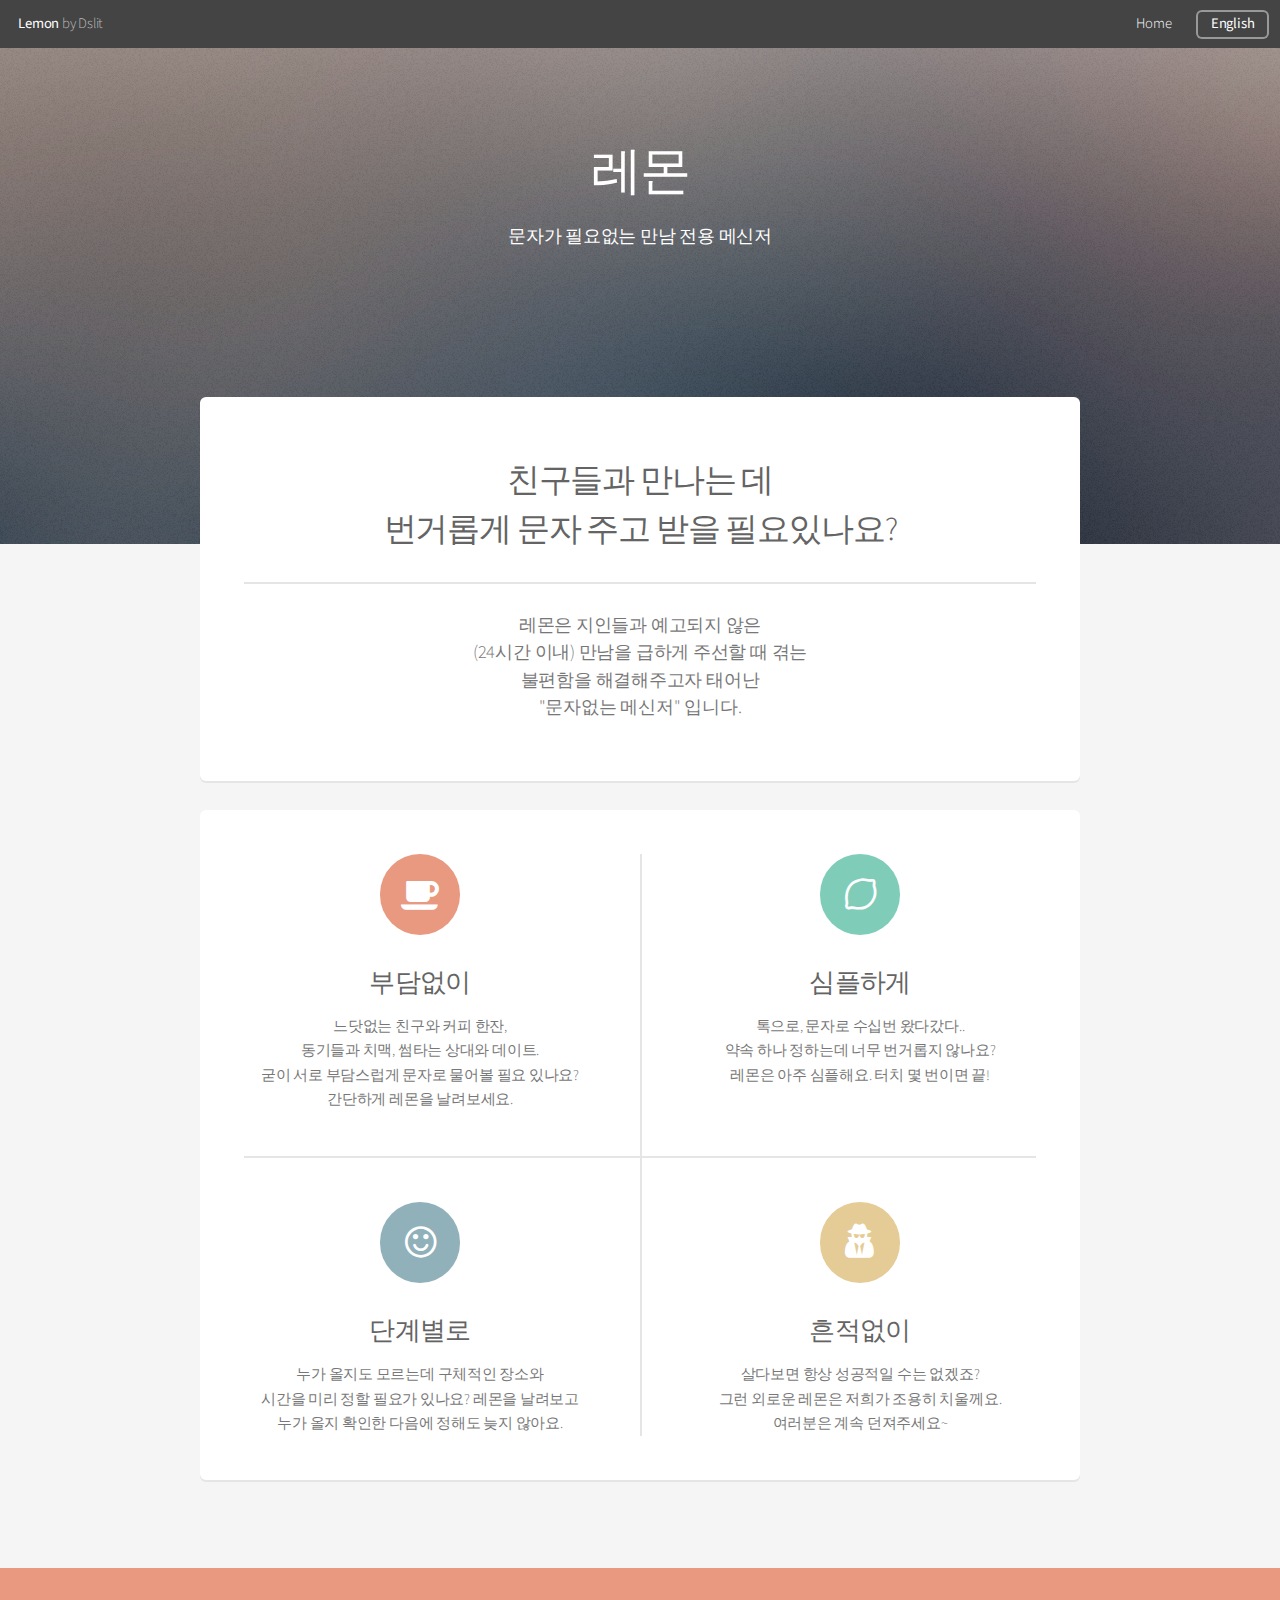
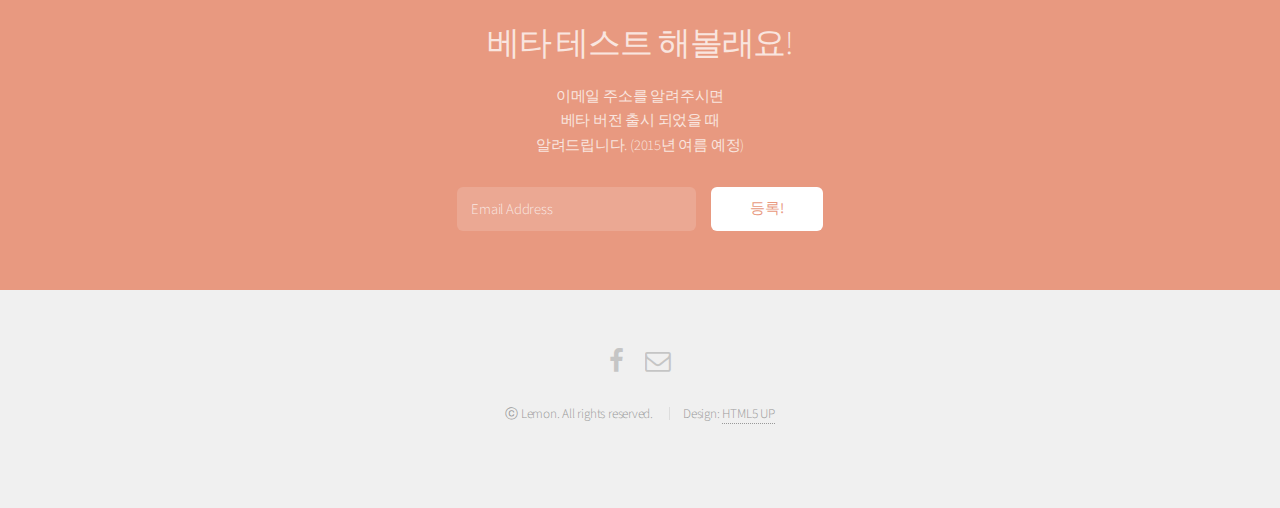
==== commit aa40d318: "playing with ShareThis" ====
--- a/index.html
+++ b/index.html
@@ -16,17 +16,9 @@
 
   ga('create', 'UA-64072345-1', 'auto');
   ga('send', 'pageview');
-<<<<<<< HEAD
 </script>
 
-<script type="text/javascript">var switchTo5x=true;</script>
-<script type="text/javascript" src="https://w.sharethis.com/button/buttons.js"></script>
-<script type="text/javascript" src="https://s.sharethis.com/loader.js"></script>
-
-=======
-
 </script>
->>>>>>> origin/gh-pages
 </head>
 	<body class="landing">
 		<div id="page-wrapper">
@@ -139,7 +131,7 @@
 					<ul class="icons">
 						
 						<li><a href="https://www.facebook.com/lemon2night" class="icon fa-facebook"><span class="label">Facebook</span></a></li>
-						<li><a href="contact@lemon2night" class="icon fa-envelope-o"><span class="label">Email</span></a></li>
+						<li><a href="mailto:contact@lemon2night" class="icon fa-envelope-o"><span class="label">Email</span></a></li>
 												
 					</ul>
 					<ul class="copyright">
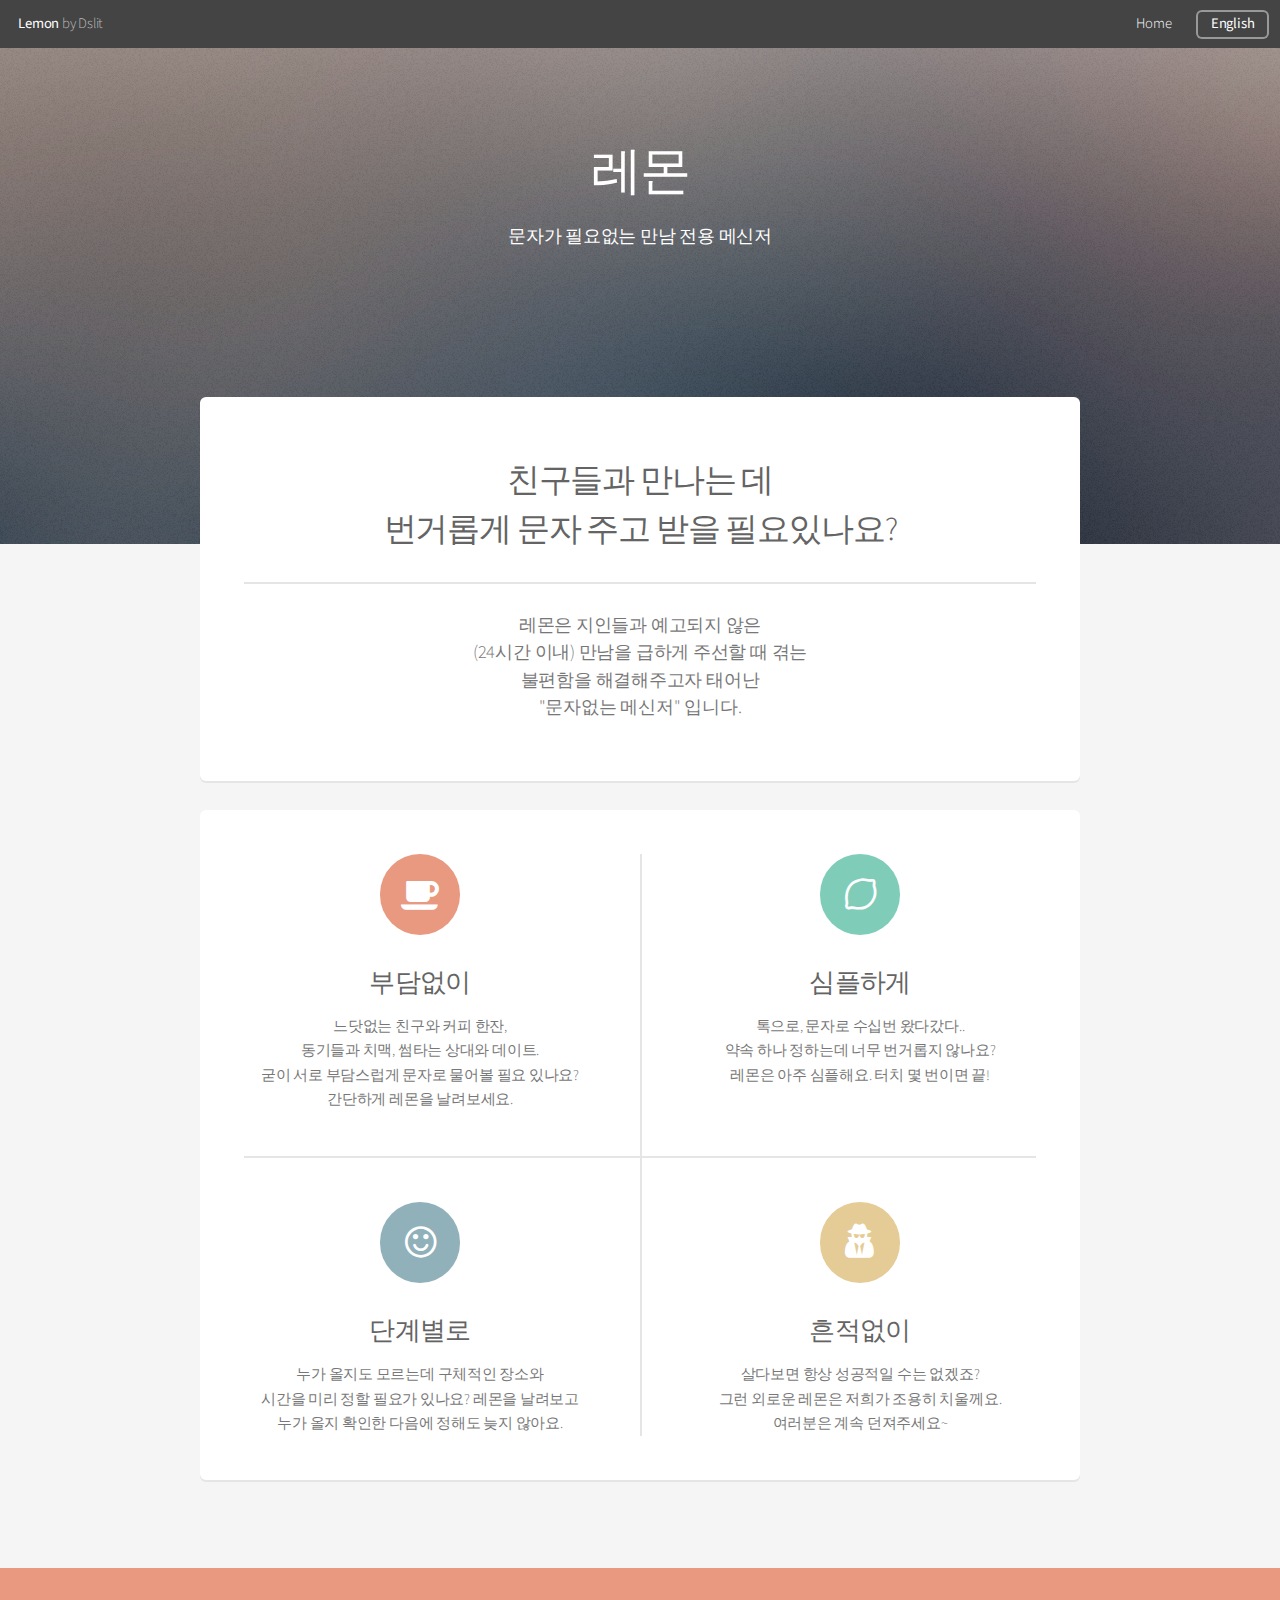
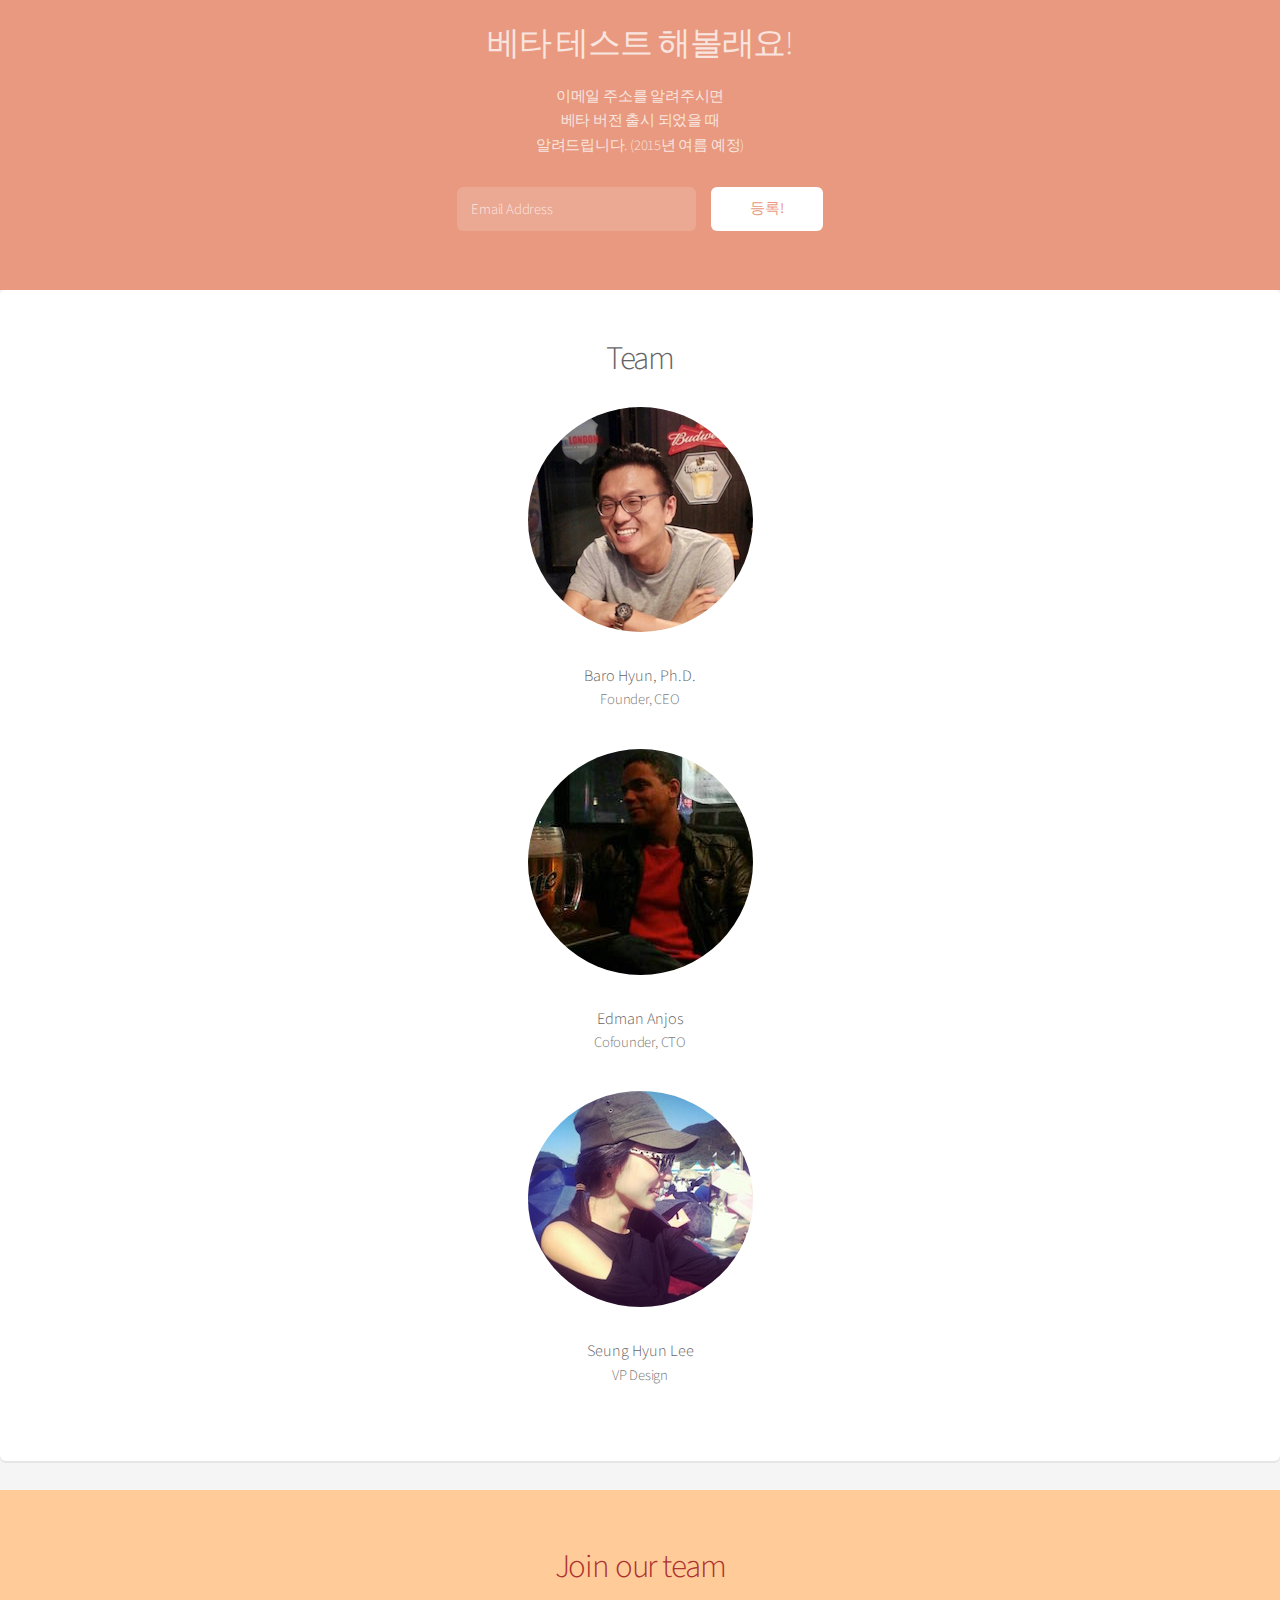
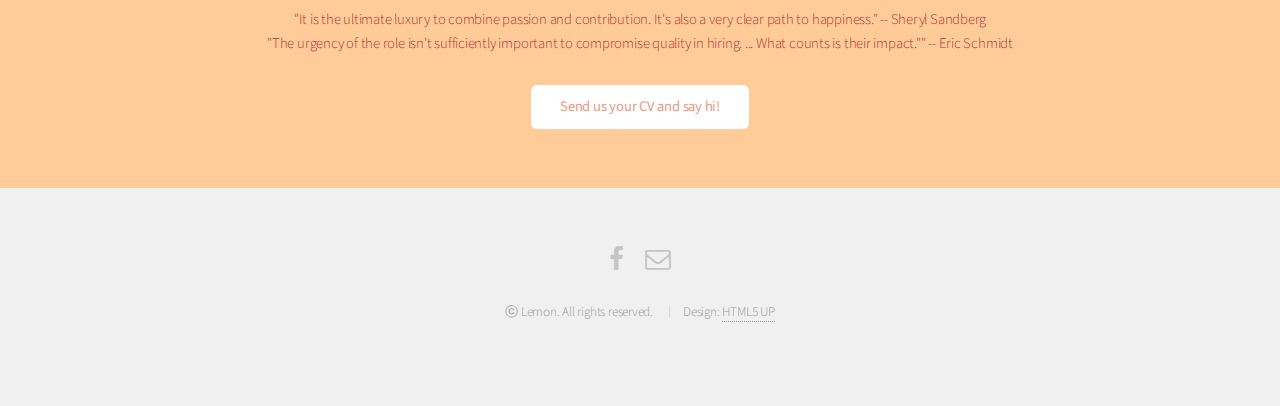
==== commit 5f40651b: "update team and recruit KOR" ====
--- a/index.html
+++ b/index.html
@@ -123,15 +123,82 @@
 
 						</div>
 					</form>
-
-				</section>
-
+				</section>
+
+			<!-- team section -->
+				<!-- <section id="main" class="container"> -->
+					<section class="box special">
+							<h2>Team</h2>
+							<!-- <div class="row"> -->
+								<!-- <div class="col-sm-4"> -->
+									<div class="team-member text-center"> 
+										<img src="images/team/baro.png" class="img-responsive img-circle" alt="">
+										<h4>Baro Hyun, Ph.D.</h4>
+										<p>Founder, CEO</p>
+									</div>
+								<!-- </div> -->
+							<!-- </div> -->
+							<!-- <div class="row"> -->
+								<!-- <div class="col-sm-4"> -->
+									<div class="team-member text-center"> 
+										<img src="images/team/edman.jpg" class="img-responsive img-circle" alt="">
+										<h4>Edman Anjos</h4>
+										<p>Cofounder, CTO</p>
+									</div>
+								<!-- </div> -->
+							<!-- </div> -->
+							<!-- <div class="row"> -->
+								<!-- <div class="col-sm-4"> -->
+									<div class="team-member text-center"> 
+										<img src="images/team/seunghyun.jpeg" class="img-responsive img-circle" alt="">
+										<h4>Seung Hyun Lee</h4>
+										<p>VP Design</p>
+									</div>
+								<!-- </div> -->
+							<!-- </div> -->
+						<!-- </div> -->
+					</section>
+				<!-- </section> -->
+			
+
+				<!-- recruit section -->
+
+				<section id="cta2">
+
+					<h2>Join our team</h2>
+					<p>"It is the ultimate luxury to combine passion and contribution. It's also a very clear path to happiness." -- Sheryl Sandberg <br>
+						"The urgency of the role isn't sufficiently important to compromise quality in hiring. ... What counts is their impact."" -- Eric Schmidt 
+						</p>
+
+					<form method="post" action="mailto:contact@lemon2night.com">
+						<!-- <div class="row">
+							<div class="6u 12u(mobilep)">
+								<input type="text" name="name" placeholder="Name">
+							</div>
+							<div class="6u 12u(mobilep)">
+								<input type="email" name="email" placeholder="Email">
+							</div>
+						</div>
+						<div class="row">
+							<div class="12u">
+								<textarea name="message" placeholder="Message" rows="6"></textarea>
+							</div>
+						</div>  -->
+						<div class="row uniform 50%">
+							<div class="12u">
+								<ul class="actions">
+									<li><input type="submit" value="Send us your CV and say hi!"></li>
+								</ul>
+							</div>
+						</div>
+					</form>
+				</section>
 			<!-- Footer -->
 				<footer id="footer">
 					<ul class="icons">
 						
 						<li><a href="https://www.facebook.com/lemon2night" class="icon fa-facebook"><span class="label">Facebook</span></a></li>
-						<li><a href="mailto:contact@lemon2night" class="icon fa-envelope-o"><span class="label">Email</span></a></li>
+						<li><a href="mailto:contact@lemon2night.com" class="icon fa-envelope-o"><span class="label">Email</span></a></li>
 												
 					</ul>
 					<ul class="copyright">
--- a/assets/css/main.css
+++ b/assets/css/main.css
@@ -3233,6 +3233,72 @@
 			color: rgba(255, 255, 255, 0.75) !important;
 		}
 
+/* CTA2 */
+
+	#cta2 {
+		background: #ffcc99;
+		color: #ad3333;
+		padding: 3.5em 0 4em 0;
+		text-align: center;
+	}
+
+		#cta2 h2, #cta2 h3, #cta2 h4, #cta2 h5, #cta2 h6 {
+			color: inherit;
+		}
+
+		#cta2 form {
+			margin: 0 auto;
+			max-width: 100%;
+			width: 25em;
+		}
+
+		#cta2 input[type="submit"],
+		#cta2 input[type="reset"],
+		#cta2 input[type="button"],
+		#cta2 .button {
+			box-shadow: none;
+			background: #fff;
+			color: #e89980;
+		}
+
+		#cta2 input[type="text"],
+		#cta2 input[type="password"],
+		#cta2 input[type="email"],
+		#cta2 select,
+		#cta2 textarea {
+			color: #ffffff;
+			background: rgba(255, 255, 255, 0.15);
+			border: 0;
+		}
+
+			#cta2 input[type="text"]:focus,
+			#cta2 input[type="password"]:focus,
+			#cta2 input[type="email"]:focus,
+			#cta2 select:focus,
+			#cta2 textarea:focus {
+				box-shadow: inset 0 0 0 2px #fff;
+			}
+
+		#cta2 ::-webkit-input-placeholder {
+			color: rgba(255, 255, 255, 0.75) !important;
+		}
+
+		#cta2 :-moz-placeholder {
+			color: rgba(255, 255, 255, 0.75) !important;
+		}
+
+		#cta2 ::-moz-placeholder {
+			color: rgba(255, 255, 255, 0.75) !important;
+		}
+
+		#cta2 :-ms-input-placeholder {
+			color: rgba(255, 255, 255, 0.75) !important;
+		}
+
+		#cta2 .formerize-placeholder {
+			color: rgba(255, 255, 255, 0.75) !important;
+		}
+
 /* Wide */
 
 	@media screen and (max-width: 1680px) {
@@ -3758,4 +3824,85 @@
 				padding: 2.5em 1em 3em 1em;
 			}
 
-	}
+		/* CTA2 */
+
+			#cta2 {
+				padding: 2.5em 1em 3em 1em;
+			}
+
+	}
+
+
+/* borrowed from agency.css */
+.team-member {
+    margin-bottom: 0px;
+    text-align: center;
+}
+
+.team-member img {
+    margin: 0 auto;
+    border: 7px solid #fff;
+}
+
+.team-member h4 {
+    margin-top: 25px;
+    margin-bottom: 0;
+    text-transform: none;
+}
+
+.team-member p {
+    margin-top: 0;
+}
+
+/* borrowed from agency's bootstrap.css */
+
+img {
+  vertical-align: middle;
+}
+.img-responsive,
+.thumbnail > img,
+.thumbnail a > img,
+.carousel-inner > .item > img,
+.carousel-inner > .item > a > img {
+  display: block;
+  max-width: 100%;
+  height: auto;
+}
+.img-rounded {
+  border-radius: 6px;
+}
+.img-thumbnail {
+  display: inline-block;
+  max-width: 100%;
+  height: auto;
+  padding: 4px;
+  line-height: 1.42857143;
+  background-color: #fff;
+  border: 1px solid #ddd;
+  border-radius: 4px;
+  -webkit-transition: all .2s ease-in-out;
+       -o-transition: all .2s ease-in-out;
+          transition: all .2s ease-in-out;
+}
+.img-circle {
+  border-radius: 50%;
+}
+
+
+.content-section {
+    padding-top: 100px;
+}
+
+.container {
+  padding-right: 15px;
+  padding-left: 15px;
+  margin-right: auto;
+  margin-left: auto;
+}
+
+.row {
+  margin-right: -15px;
+  margin-left: -15px;
+}
+
+
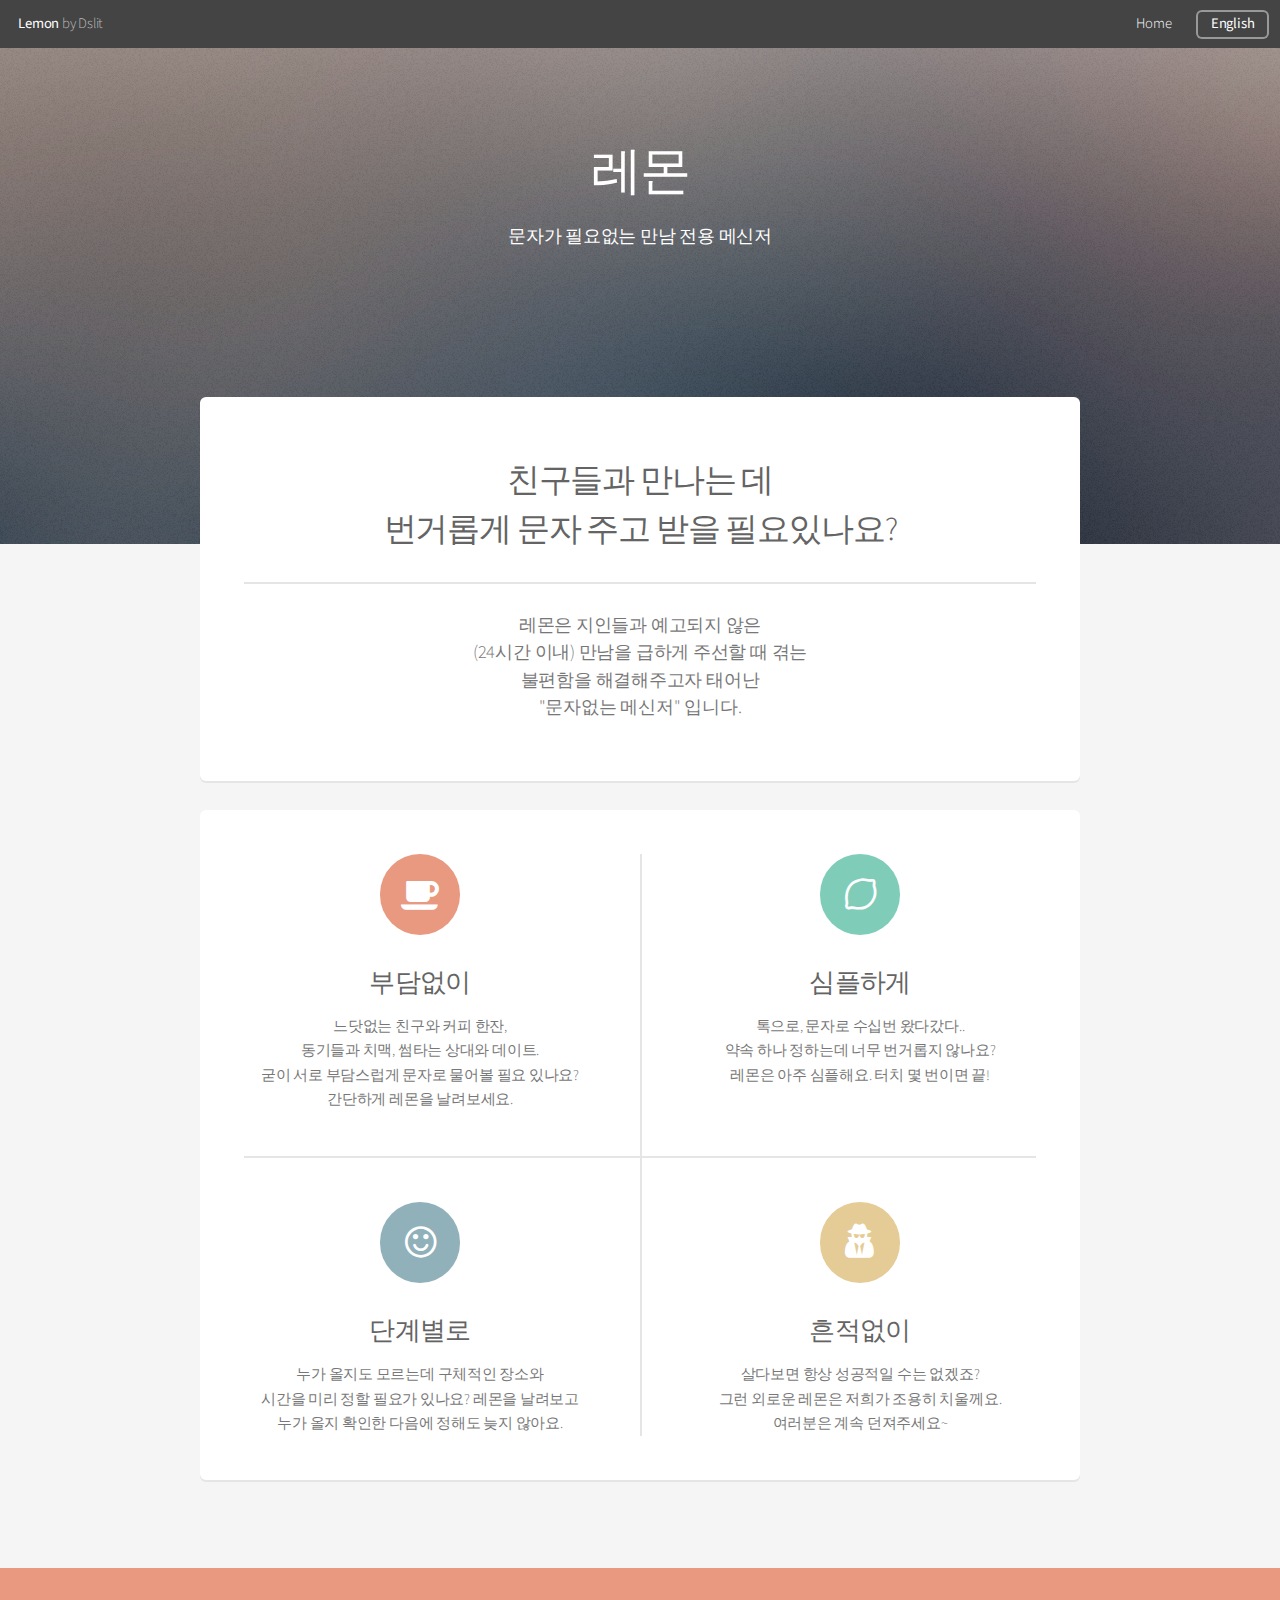
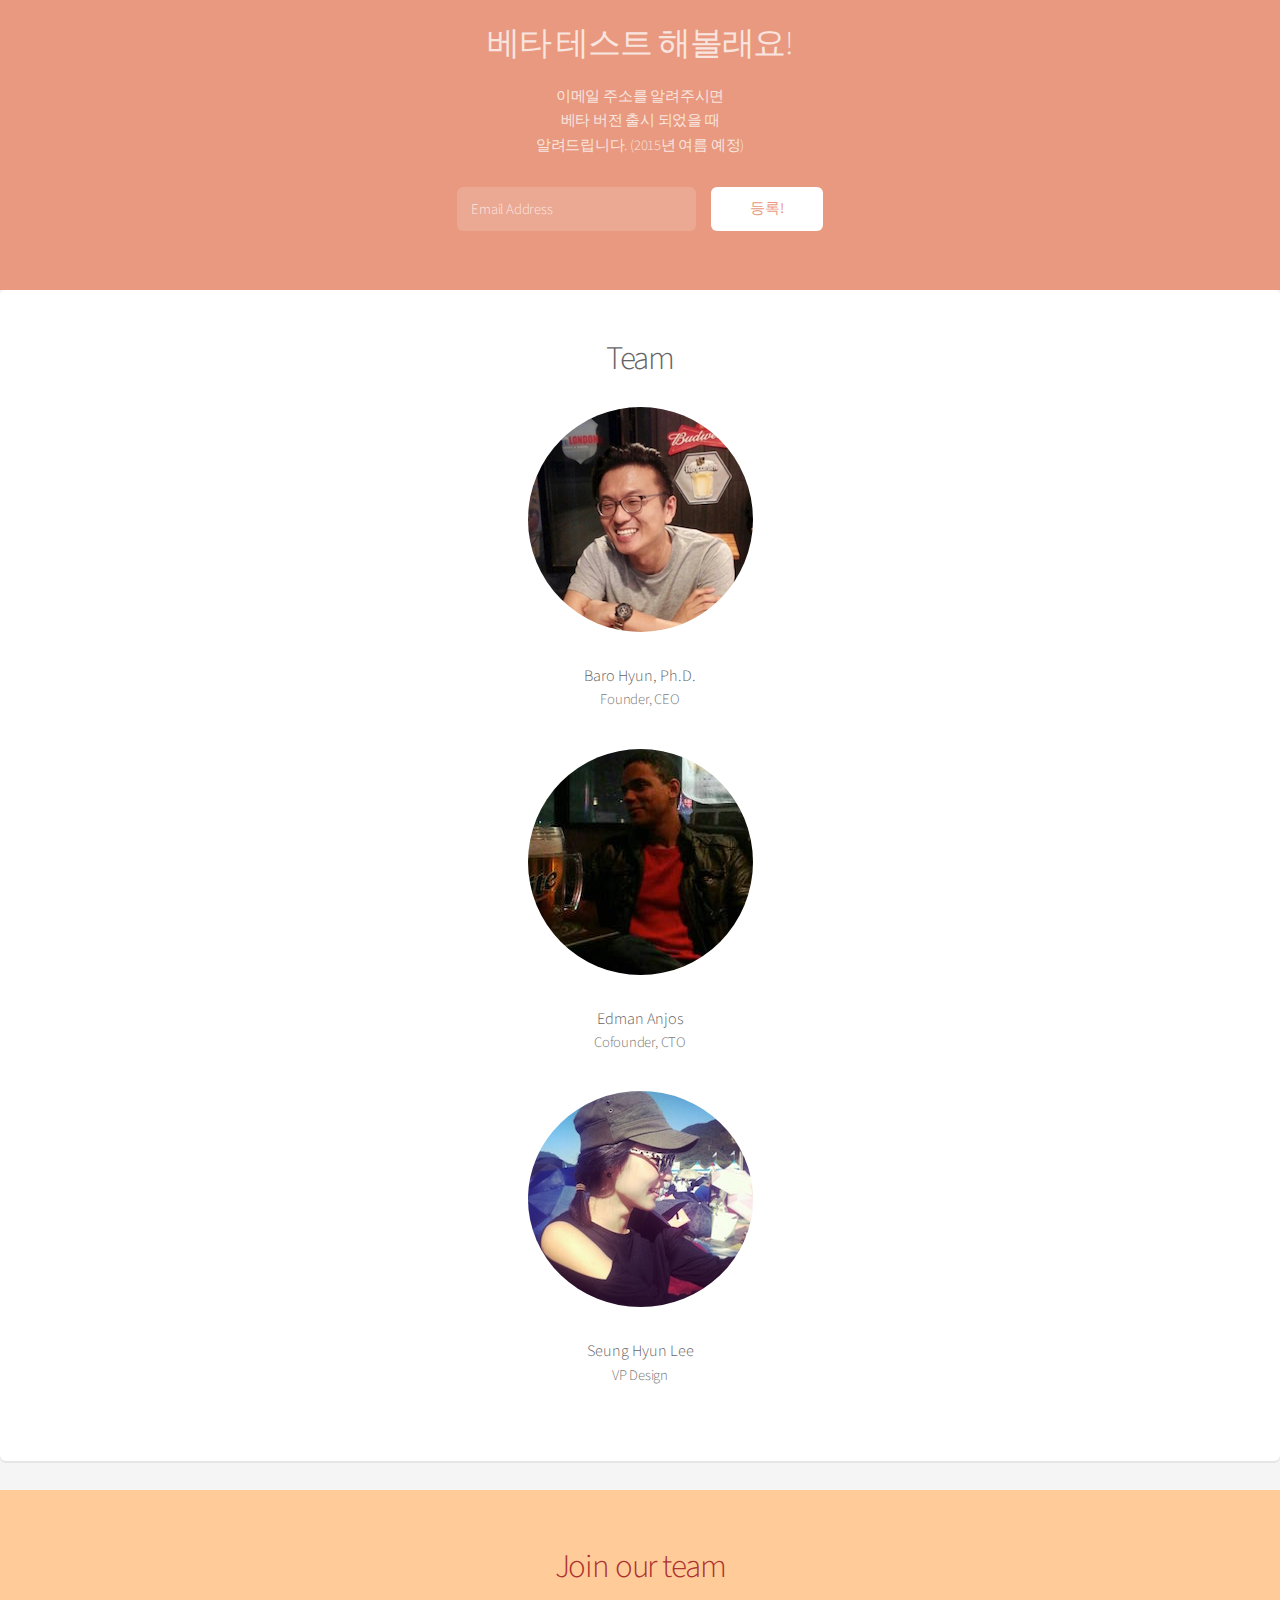
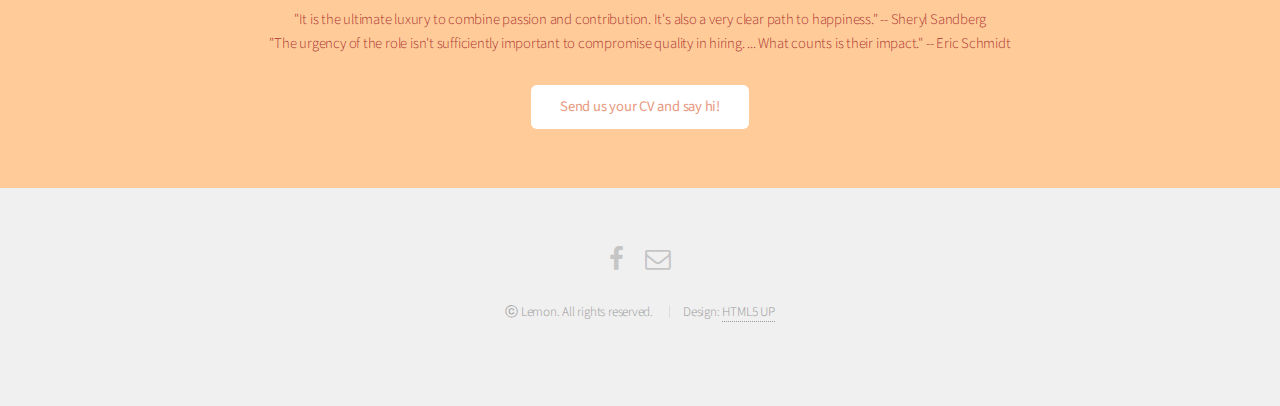
==== commit 8c896143: "fix type" ====
--- a/index.html
+++ b/index.html
@@ -167,7 +167,7 @@
 
 					<h2>Join our team</h2>
 					<p>"It is the ultimate luxury to combine passion and contribution. It's also a very clear path to happiness." -- Sheryl Sandberg <br>
-						"The urgency of the role isn't sufficiently important to compromise quality in hiring. ... What counts is their impact."" -- Eric Schmidt 
+						"The urgency of the role isn't sufficiently important to compromise quality in hiring. ... What counts is their impact." -- Eric Schmidt 
 						</p>
 
 					<form method="post" action="mailto:contact@lemon2night.com">
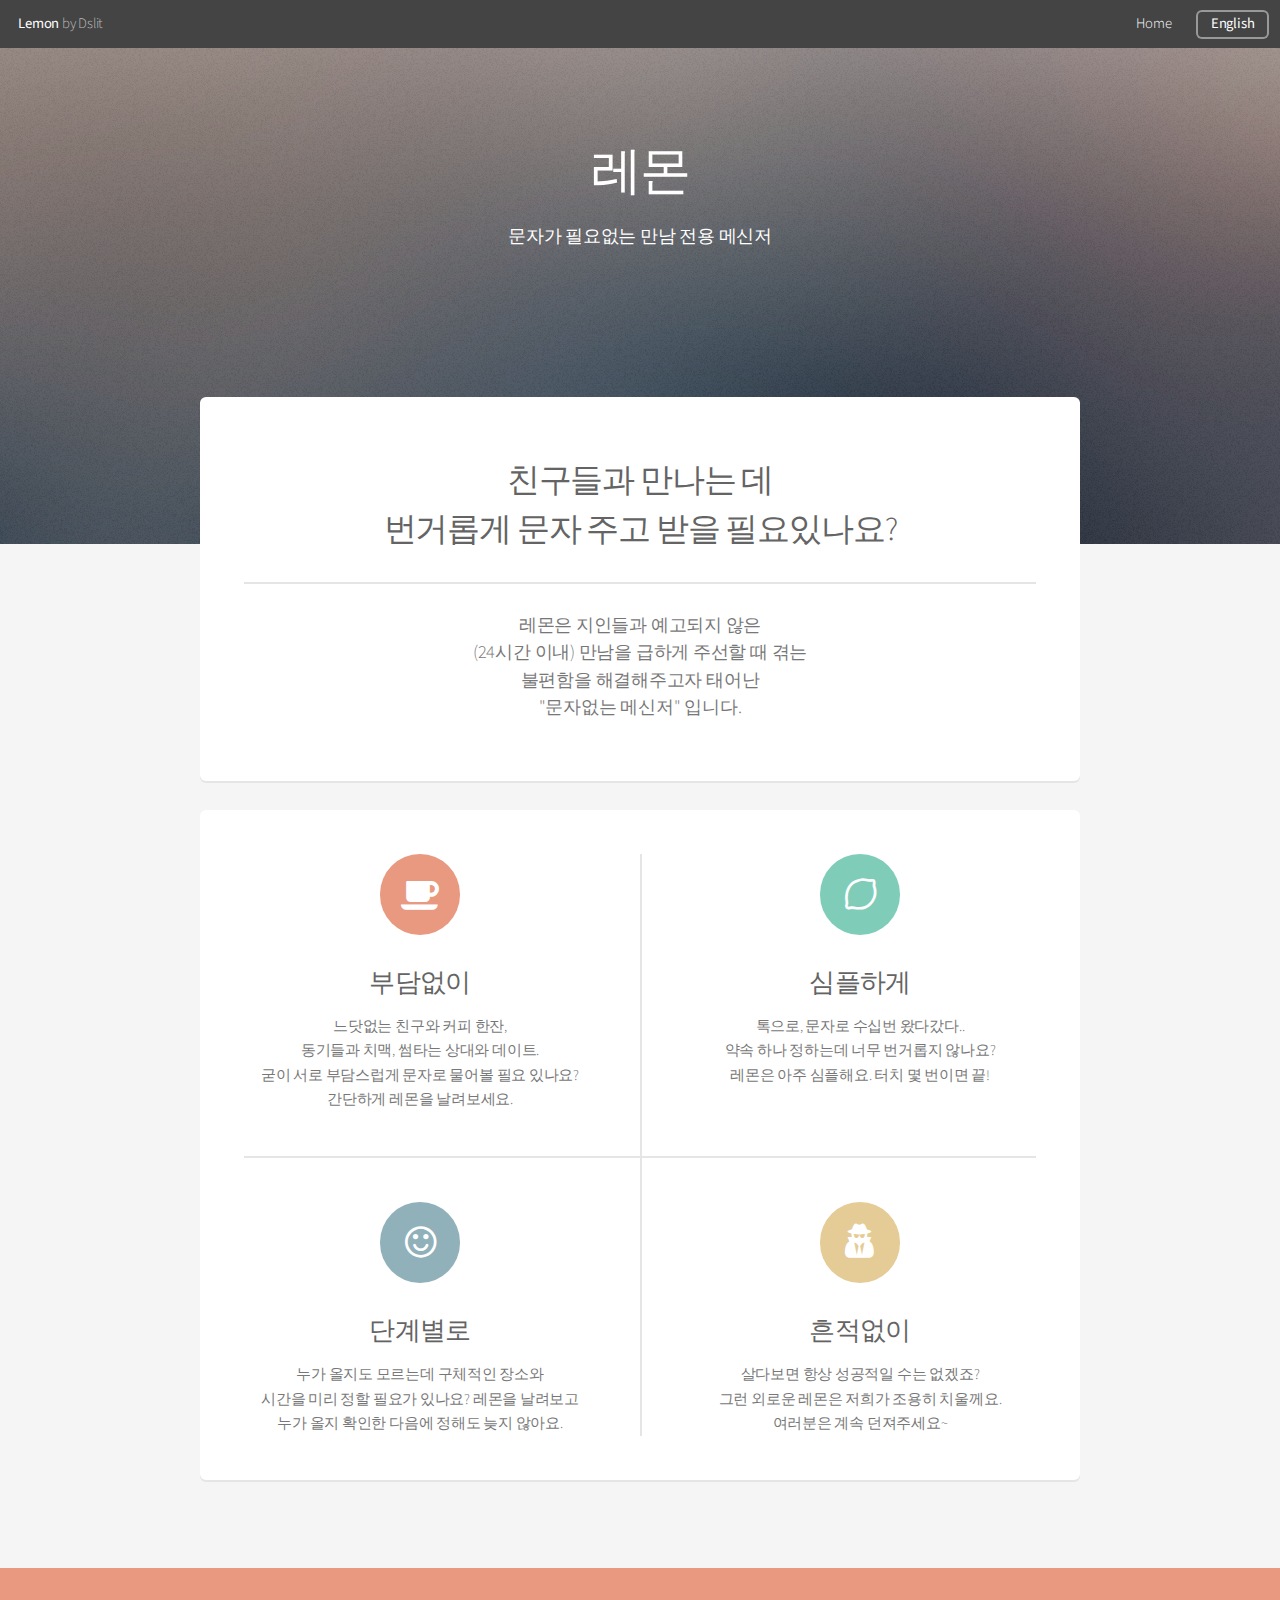
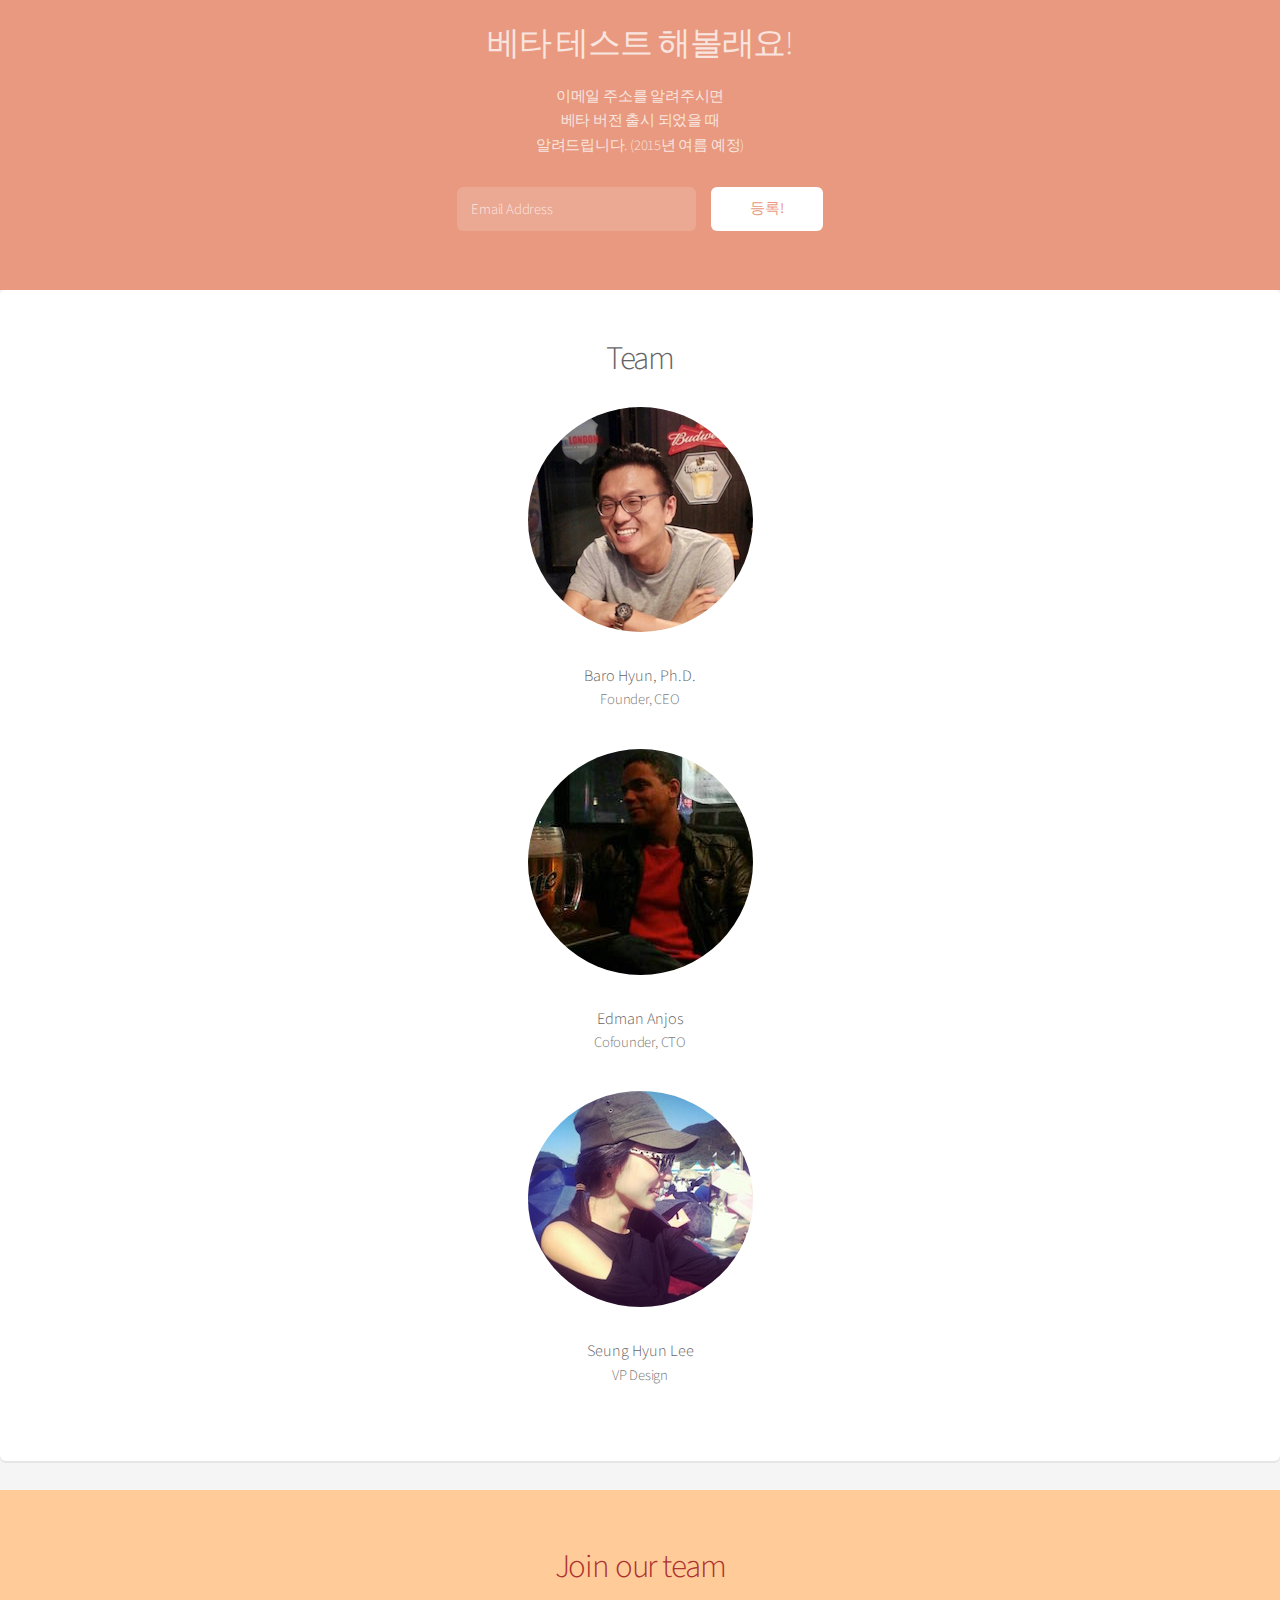
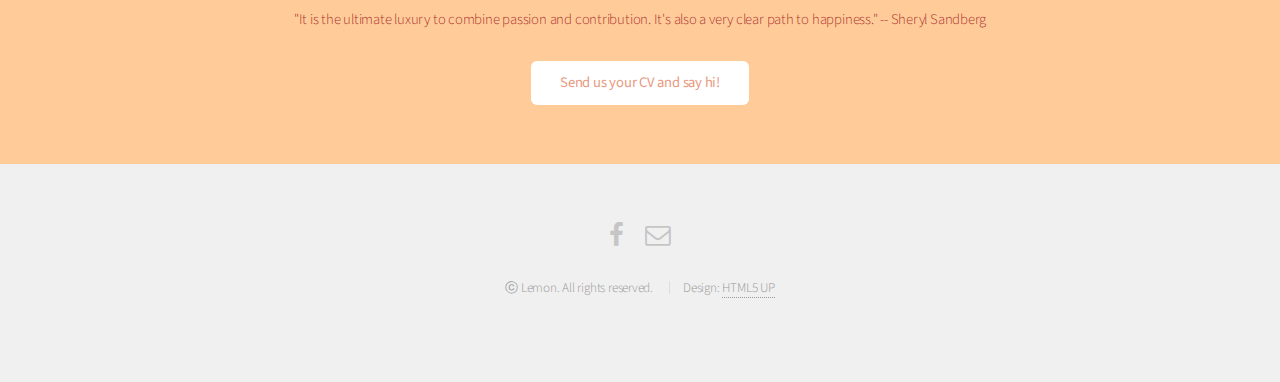
==== commit a3ee236a: "quote change" ====
--- a/index.html
+++ b/index.html
@@ -167,7 +167,7 @@
 
 					<h2>Join our team</h2>
 					<p>"It is the ultimate luxury to combine passion and contribution. It's also a very clear path to happiness." -- Sheryl Sandberg <br>
-						"The urgency of the role isn't sufficiently important to compromise quality in hiring. ... What counts is their impact." -- Eric Schmidt 
+						<!-- "The urgency of the role isn't sufficiently important to compromise quality in hiring. ... What counts is their impact." -- Eric Schmidt  -->
 						</p>
 
 					<form method="post" action="mailto:contact@lemon2night.com">
